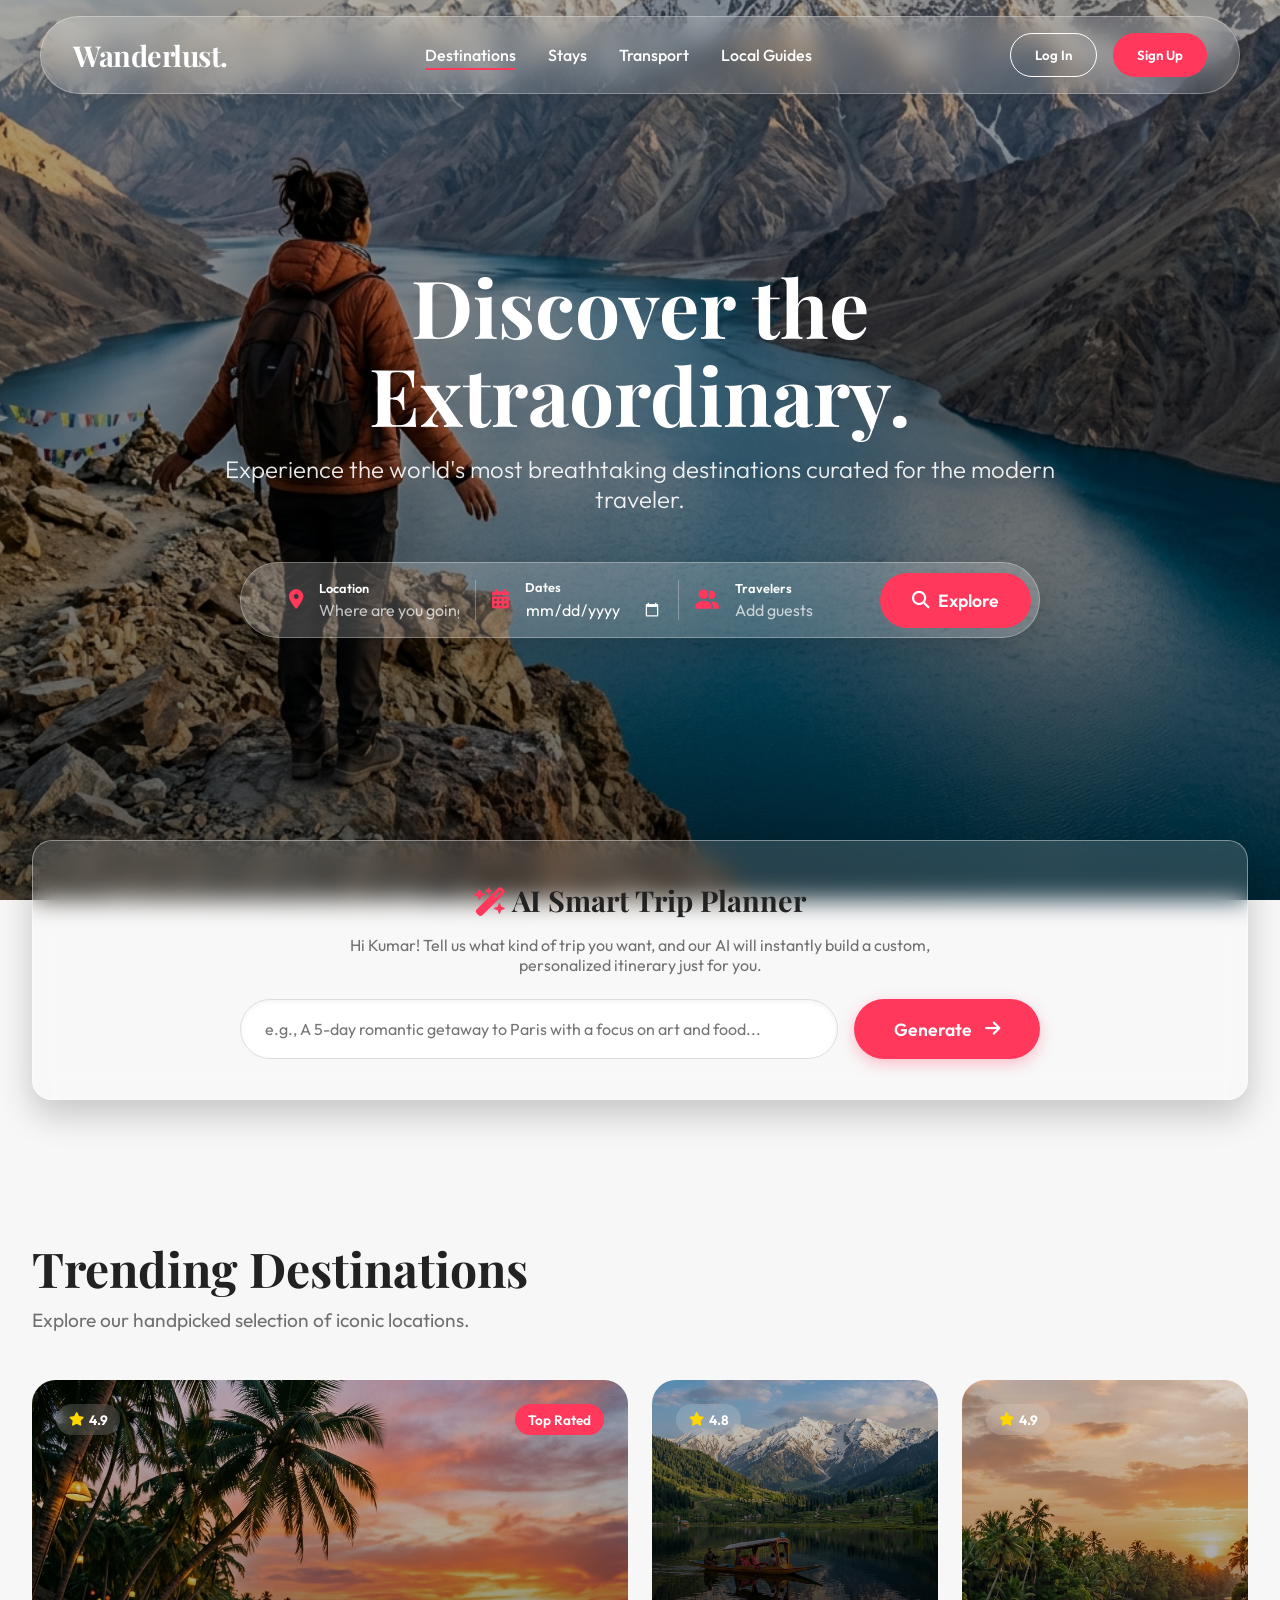
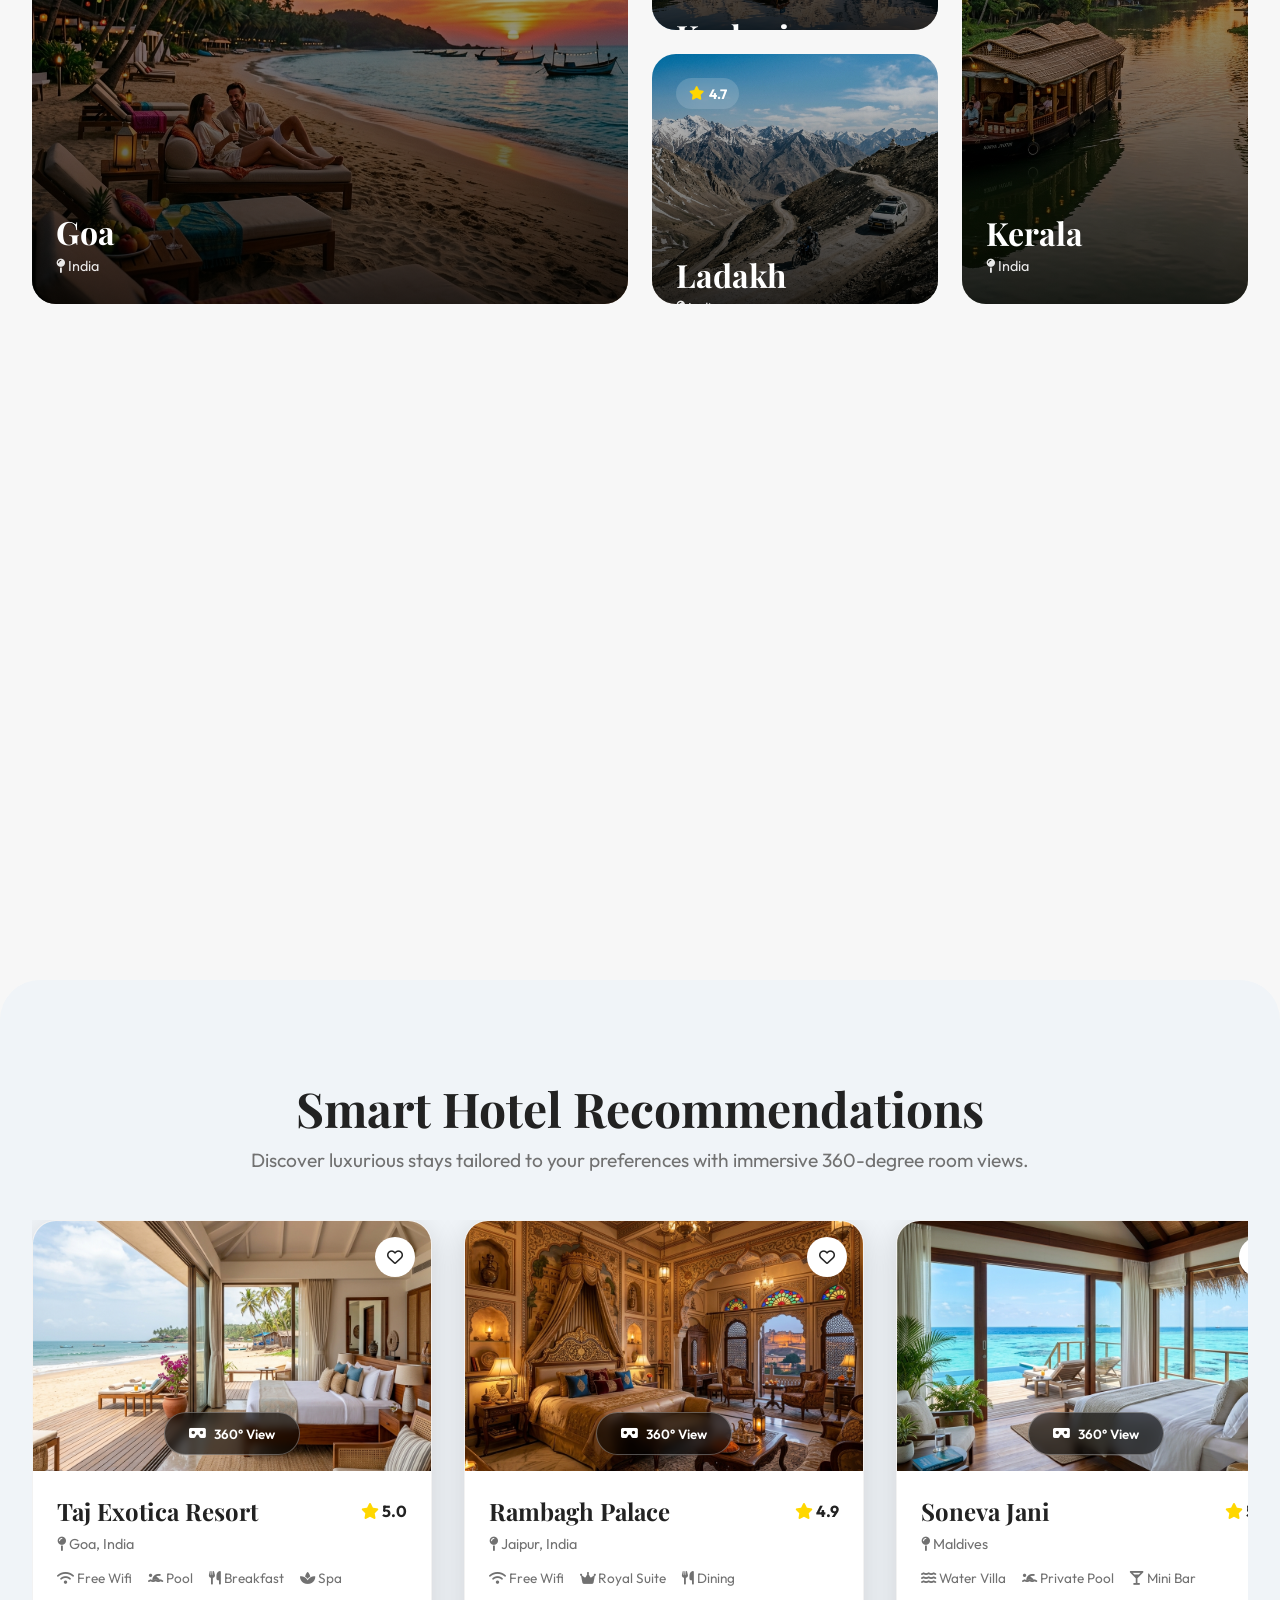
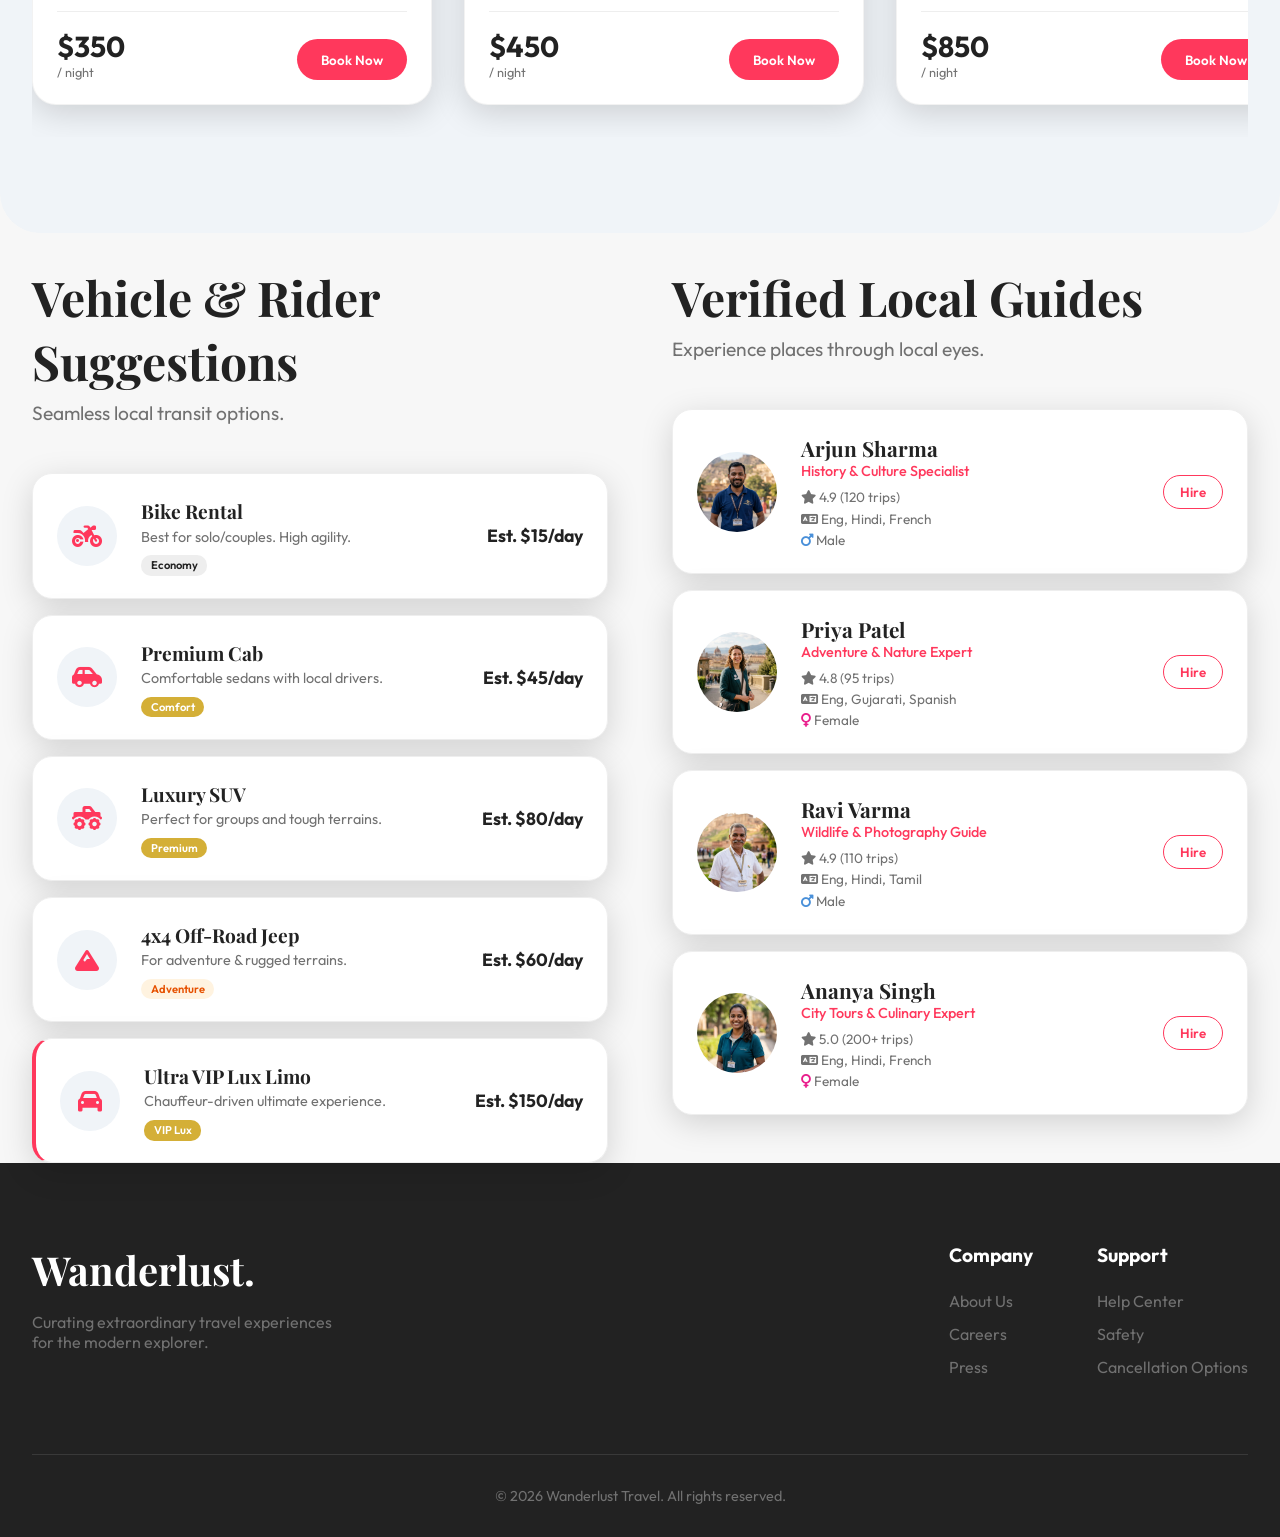
==== src/main/resources/static/index.html @ cfe23623 "first commit" ====
<!DOCTYPE html>
<html lang="en">
<head>
    <meta charset="UTF-8">
    <meta name="viewport" content="width=device-width, initial-scale=1.0">
    <title>Wanderlust - Luxury Travel & Smart Tourism</title>
    <!-- Google Fonts -->
    <link rel="preconnect" href="https://fonts.googleapis.com">
    <link rel="preconnect" href="https://fonts.gstatic.com" crossorigin>
    <link href="https://fonts.googleapis.com/css2?family=Outfit:wght@300;400;500;600;700;800&family=Playfair+Display:ital,wght@0,400;0,600;0,700;1,400&display=swap" rel="stylesheet">
    <!-- FontAwesome -->
    <link rel="stylesheet" href="https://cdnjs.cloudflare.com/ajax/libs/font-awesome/6.4.0/css/all.min.css">
    <!-- Custom CSS -->
    <link rel="stylesheet" href="css/style.css">
</head>
<body>
    <!-- Navbar -->
    <nav class="navbar glass">
        <div class="logo">
            <h2>Wanderlust.</h2>
        </div>
        <ul class="nav-links">
            <li><a href="#destinations" class="active">Destinations</a></li>
            <li><a href="#hotels">Stays</a></li>
            <li><a href="#transport">Transport</a></li>
            <li><a href="#guides">Local Guides</a></li>
        </ul>
        <div class="nav-actions" id="nav-actions-container">
            <button class="btn btn-outline" id="btn-login" onclick="openAuthModal('login')">Log In</button>
            <button class="btn btn-primary" id="btn-signup" onclick="openAuthModal('register')">Sign Up</button>
        </div>
    </nav>

    <!-- Hero Section -->
    <header class="hero" id="home">
        <div class="hero-bg" id="hero-bg-interactive" style="background-image: url('images/leh_hero_bg.png');"></div>
        <div class="hero-overlay"></div>
        <div class="hero-content">
            <h1 class="hero-title">Discover the Extraordinary.</h1>
            <p class="hero-subtitle">Experience the world's most breathtaking destinations curated for the modern traveler.</p>
            
            <div class="search-bar glass">
                <div class="search-input">
                    <i class="fa-solid fa-location-dot"></i>
                    <div style="position: relative; width: 100%;">
                        <label>Location</label>
                        <input type="text" id="search-location" placeholder="Where are you going?" oninput="handleLocationSearch(this.value)" autocomplete="off">
                        <div id="location-suggestions" class="suggestions-box"></div>
                    </div>
                </div>
                <div class="divider"></div>
                <div class="search-input">
                    <i class="fa-solid fa-calendar-days"></i>
                    <div>
                        <label>Dates</label>
                        <input type="date" id="search-dates" style="color-scheme: dark;">
                    </div>
                </div>
                <div class="divider"></div>
                <div class="search-input">
                    <i class="fa-solid fa-user-group"></i>
                    <div>
                        <label>Travelers</label>
                        <input type="text" placeholder="Add guests">
                    </div>
                </div>
                <button class="btn btn-search" onclick="document.getElementById('destinations').scrollIntoView({behavior: 'smooth'})"><i class="fa-solid fa-magnifying-glass"></i> Explore</button>
            </div>
        </div>
    </header>

    <!-- Personalized AI Travel Planner Section -->
    <section class="container" style="position: relative; z-index: 10; margin-top: -60px; margin-bottom: 40px;">
        <div class="glass" style="padding: 2.5rem; border-radius: 20px; display: flex; flex-direction: column; gap: 1rem; align-items: center; text-align: center; border: 1px solid rgba(255, 255, 255, 0.4); box-shadow: 0 15px 35px rgba(0,0,0,0.2);">
            <h3 style="font-size: 1.8rem; color: var(--dark); font-family: var(--font-heading);">
                <i class="fa-solid fa-wand-magic-sparkles" style="color: var(--primary);"></i> AI Smart Trip Planner
            </h3>
            <p style="color: var(--dark-muted); font-size: 1rem; max-width: 600px;">
                Hi Kumar! Tell us what kind of trip you want, and our AI will instantly build a custom, personalized itinerary just for you.
            </p>
            <div style="display: flex; width: 100%; max-width: 800px; gap: 1rem; flex-wrap: wrap; margin-top: 0.5rem;">
                <input type="text" id="ai-prompt" placeholder="e.g., A 5-day romantic getaway to Paris with a focus on art and food..." style="flex: 1; padding: 1.2rem 1.5rem; border: 1px solid #ddd; border-radius: 50px; font-size: 1rem; min-width: 250px; outline: none; box-shadow: inset 0 2px 5px rgba(0,0,0,0.05); font-family: var(--font-body);">
                <button class="btn btn-primary" onclick="generateAITrip()" style="border-radius: 50px; padding: 0 2.5rem; font-size: 1.1rem; display: flex; align-items: center; gap: 0.8rem; box-shadow: 0 5px 15px rgba(255,56,92,0.3);">
                    Generate <i class="fa-solid fa-arrow-right"></i>
                </button>
            </div>
            
            <!-- AI Result Area -->
            <div id="ai-result" style="display: none; width: 100%; max-width: 800px; text-align: left; background: #fff; padding: 2rem; border-radius: 16px; margin-top: 1.5rem; border: 1px solid #EEE; box-shadow: 0 10px 20px rgba(0,0,0,0.05);">
                <div id="ai-loader" style="display: flex; align-items: center; gap: 1rem; color: var(--dark-muted);">
                    <i class="fa-solid fa-circle-notch fa-spin" style="font-size: 1.5rem; color: var(--primary);"></i> 
                    <span>Analyzing your preferences and crafting the perfect journey...</span>
                </div>
                <div id="ai-content" style="display: none;">
                    <!-- Injected by JS -->
                </div>
            </div>
        </div>
    </section>
    <!-- Destinations Section -->
    <section class="destinations" id="destinations">
        <div class="section-header">
            <h2>Trending Destinations</h2>
            <p>Explore our handpicked selection of iconic locations.</p>
        </div>
        
        <div class="gallery-grid">
            <!-- Goa -->
            <div class="destination-card large-card">
                <div class="card-bg" style="background-image: url('images/goa_beach_1778876151732.png');"></div>
                <div class="card-overlay"></div>
                <div class="card-content">
                    <div class="card-header">
                        <span class="badge rating"><i class="fa-solid fa-star"></i> 4.9</span>
                        <span class="badge tag">Top Rated</span>
                    </div>
                    <div class="card-info">
                        <h3>Goa</h3>
                        <p class="location"><i class="fa-solid fa-map-pin"></i> India</p>
                        <p class="tagline">The ultimate party & beach paradise.</p>
                        
                        <div class="famous-for">
                            <h4>Famous For:</h4>
                            <div class="feature-chips">
                                <span class="chip"><i class="fa-solid fa-umbrella-beach"></i> Beaches</span>
                                <span class="chip"><i class="fa-solid fa-martini-glass-citrus"></i> Nightlife</span>
                                <span class="chip"><i class="fa-solid fa-water"></i> Water Sports</span>
                                <span class="chip"><i class="fa-solid fa-fish"></i> Seafood</span>
                            </div>
                            <button class="btn btn-explore mt-2" onclick="openExploreModal(this)">Explore More <i class="fa-solid fa-arrow-right"></i></button>
                        </div>
                    </div>
                </div>
            </div>

            <!-- Kashmir -->
            <div class="destination-card">
                <div class="card-bg" style="background-image: url('images/kashmir_valley_1778876169621.png');"></div>
                <div class="card-overlay"></div>
                <div class="card-content">
                    <div class="card-header">
                        <span class="badge rating"><i class="fa-solid fa-star"></i> 4.8</span>
                    </div>
                    <div class="card-info">
                        <h3>Kashmir</h3>
                        <p class="location"><i class="fa-solid fa-map-pin"></i> India</p>
                        <p class="tagline">Paradise on Earth.</p>
                        <div class="famous-for">
                            <h4>Famous For:</h4>
                            <div class="feature-chips">
                                <span class="chip"><i class="fa-regular fa-snowflake"></i> Snowfall</span>
                                <span class="chip"><i class="fa-solid fa-mountain"></i> Valleys</span>
                                <span class="chip"><i class="fa-solid fa-sailboat"></i> Shikara</span>
                            </div>
                            <button class="btn btn-explore mt-2" onclick="openExploreModal(this)">Explore More</button>
                        </div>
                    </div>
                </div>
            </div>

            <!-- Kerala -->
            <div class="destination-card tall-card">
                <div class="card-bg" style="background-image: url('images/kerala_backwaters_1778876183396.png');"></div>
                <div class="card-overlay"></div>
                <div class="card-content">
                    <div class="card-header">
                        <span class="badge rating"><i class="fa-solid fa-star"></i> 4.9</span>
                    </div>
                    <div class="card-info">
                        <h3>Kerala</h3>
                        <p class="location"><i class="fa-solid fa-map-pin"></i> India</p>
                        <p class="tagline">God's own country.</p>
                        <div class="famous-for">
                            <h4>Famous For:</h4>
                            <div class="feature-chips">
                                <span class="chip"><i class="fa-solid fa-leaf"></i> Nature</span>
                                <span class="chip"><i class="fa-solid fa-spa"></i> Ayurveda</span>
                                <span class="chip"><i class="fa-solid fa-ship"></i> Houseboats</span>
                            </div>
                            <button class="btn btn-explore mt-2" onclick="openExploreModal(this)">Explore More</button>
                        </div>
                    </div>
                </div>
            </div>

            <!-- Ladakh -->
            <div class="destination-card">
                <div class="card-bg" style="background-image: url('images/ladakh_mountains_1778876199511.png');"></div>
                <div class="card-overlay"></div>
                <div class="card-content">
                    <div class="card-header">
                        <span class="badge rating"><i class="fa-solid fa-star"></i> 4.7</span>
                    </div>
                    <div class="card-info">
                        <h3>Ladakh</h3>
                        <p class="location"><i class="fa-solid fa-map-pin"></i> India</p>
                        <p class="tagline">The land of high passes.</p>
                        <div class="famous-for">
                            <h4>Famous For:</h4>
                            <div class="feature-chips">
                                <span class="chip"><i class="fa-solid fa-motorcycle"></i> Biking</span>
                                <span class="chip"><i class="fa-solid fa-mountain-sun"></i> Adventure</span>
                            </div>
                            <button class="btn btn-explore mt-2" onclick="openExploreModal(this)">Explore More</button>
                        </div>
                    </div>
                </div>
            </div>

            <!-- Jaipur -->
            <div class="destination-card large-card">
                <div class="card-bg" style="background-image: url('images/jaipur_palace_1778876221157.png');"></div>
                <div class="card-overlay"></div>
                <div class="card-content">
                    <div class="card-header">
                        <span class="badge rating"><i class="fa-solid fa-star"></i> 4.8</span>
                    </div>
                    <div class="card-info">
                        <h3>Jaipur</h3>
                        <p class="location"><i class="fa-solid fa-map-pin"></i> Rajasthan, India</p>
                        <p class="tagline">The Pink City.</p>
                        <div class="famous-for">
                            <h4>Famous For:</h4>
                            <div class="feature-chips">
                                <span class="chip"><i class="fa-brands fa-fort-awesome"></i> Palaces & Forts</span>
                                <span class="chip"><i class="fa-solid fa-masks-theater"></i> Culture</span>
                                <span class="chip"><i class="fa-solid fa-shop"></i> Markets</span>
                            </div>
                            <button class="btn btn-explore mt-2" onclick="openExploreModal(this)">Explore More</button>
                        </div>
                    </div>
                </div>
            </div>

            <!-- Maldives -->
            <div class="destination-card">
                <div class="card-bg" style="background-image: url('images/maldives_resort_1778876240155.png');"></div>
                <div class="card-overlay"></div>
                <div class="card-content">
                    <div class="card-header">
                        <span class="badge rating"><i class="fa-solid fa-star"></i> 5.0</span>
                        <span class="badge tag luxury">Luxury</span>
                    </div>
                    <div class="card-info">
                        <h3>Maldives</h3>
                        <p class="location"><i class="fa-solid fa-map-pin"></i> Maldives</p>
                        <p class="tagline">A tropical paradise.</p>
                        <div class="famous-for">
                            <h4>Famous For:</h4>
                            <div class="feature-chips">
                                <span class="chip"><i class="fa-solid fa-house-tsunami"></i> Water Villas</span>
                                <span class="chip"><i class="fa-solid fa-ring"></i> Honeymoon</span>
                                <span class="chip"><i class="fa-solid fa-mask-face"></i> Scuba Diving</span>
                            </div>
                            <button class="btn btn-explore mt-2" onclick="openExploreModal(this)">Explore More</button>
                        </div>
                    </div>
                </div>
            </div>

            <!-- Paris -->
            <div class="destination-card">
                <div class="card-bg" style="background-image: url('images/paris_eiffel_1778876257651.png');"></div>
                <div class="card-overlay"></div>
                <div class="card-content">
                    <div class="card-header">
                        <span class="badge rating"><i class="fa-solid fa-star"></i> 4.9</span>
                    </div>
                    <div class="card-info">
                        <h3>Paris</h3>
                        <p class="location"><i class="fa-solid fa-map-pin"></i> France</p>
                        <p class="tagline">The city of love & lights.</p>
                        <div class="famous-for">
                            <h4>Famous For:</h4>
                            <div class="feature-chips">
                                <span class="chip"><i class="fa-solid fa-monument"></i> Eiffel Tower</span>
                                <span class="chip"><i class="fa-solid fa-shirt"></i> Fashion</span>
                                <span class="chip"><i class="fa-solid fa-mug-hot"></i> Cafes</span>
                            </div>
                            <button class="btn btn-explore mt-2" onclick="openExploreModal(this)">Explore More</button>
                        </div>
                    </div>
                </div>
            </div>

            <!-- Bali -->
            <div class="destination-card wide-card">
                <div class="card-bg" style="background-image: url('images/bali_beach_1778876276619.png');"></div>
                <div class="card-overlay"></div>
                <div class="card-content">
                    <div class="card-header">
                        <span class="badge rating"><i class="fa-solid fa-star"></i> 4.8</span>
                    </div>
                    <div class="card-info">
                        <h3>Bali</h3>
                        <p class="location"><i class="fa-solid fa-map-pin"></i> Indonesia</p>
                        <p class="tagline">Island of the Gods.</p>
                        <div class="famous-for">
                            <h4>Famous For:</h4>
                            <div class="feature-chips">
                                <span class="chip"><i class="fa-solid fa-umbrella-beach"></i> Beaches</span>
                                <span class="chip"><i class="fa-solid fa-hotel"></i> Resorts</span>
                                <span class="chip"><i class="fa-solid fa-music"></i> Nightlife</span>
                                <span class="chip"><i class="fa-solid fa-leaf"></i> Nature</span>
                            </div>
                            <button class="btn btn-explore mt-2" onclick="openExploreModal(this)">Explore More</button>
                        </div>
                    </div>
                </div>
            </div>

        </div>
    </section>

    <!-- Smart Hotel Recommendations -->
    <section class="hotels" id="hotels">
        <div class="section-header center">
            <h2>Smart Hotel Recommendations</h2>
            <p>Discover luxurious stays tailored to your preferences with immersive 360-degree room views.</p>
        </div>
        
        <div class="hotel-carousel">
            <!-- Hotel 1 -->
            <div class="hotel-card glass">
                <div class="hotel-img" style="background-image: url('images/hotel_room_goa.png');">
                    <div class="heart-icon"><i class="fa-regular fa-heart"></i></div>
                    <button class="btn btn-360" onclick="open360Modal(3)"><i class="fa-solid fa-vr-cardboard"></i> 360° View</button>
                </div>
                <div class="hotel-details">
                    <div class="hotel-title-row">
                        <h3>Taj Exotica Resort</h3>
                        <span class="rating"><i class="fa-solid fa-star"></i> 5.0</span>
                    </div>
                    <p class="hotel-location"><i class="fa-solid fa-map-pin"></i> Goa, India</p>
                    <div class="hotel-facilities">
                        <span><i class="fa-solid fa-wifi"></i> Free Wifi</span>
                        <span><i class="fa-solid fa-person-swimming"></i> Pool</span>
                        <span><i class="fa-solid fa-utensils"></i> Breakfast</span>
                        <span><i class="fa-solid fa-spa"></i> Spa</span>
                    </div>
                    <div class="hotel-price-row">
                        <div class="price">
                            <h4>$350</h4>
                            <p>/ night</p>
                        </div>
                        <button class="btn btn-primary">Book Now</button>
                    </div>
                </div>
            </div>

            <!-- Additional hotels can be added here or generated dynamically -->
            <!-- Hotel 2 (Placeholder using same image for layout demo) -->
            <div class="hotel-card glass">
                <div class="hotel-img" style="background-image: url('images/hotel_room_palace.png');">
                    <div class="heart-icon"><i class="fa-regular fa-heart"></i></div>
                    <button class="btn btn-360" onclick="open360Modal(0)"><i class="fa-solid fa-vr-cardboard"></i> 360° View</button>
                </div>
                <div class="hotel-details">
                    <div class="hotel-title-row">
                        <h3>Rambagh Palace</h3>
                        <span class="rating"><i class="fa-solid fa-star"></i> 4.9</span>
                    </div>
                    <p class="hotel-location"><i class="fa-solid fa-map-pin"></i> Jaipur, India</p>
                    <div class="hotel-facilities">
                        <span><i class="fa-solid fa-wifi"></i> Free Wifi</span>
                        <span><i class="fa-solid fa-crown"></i> Royal Suite</span>
                        <span><i class="fa-solid fa-utensils"></i> Dining</span>
                    </div>
                    <div class="hotel-price-row">
                        <div class="price">
                            <h4>$450</h4>
                            <p>/ night</p>
                        </div>
                        <button class="btn btn-primary">Book Now</button>
                    </div>
                </div>
            </div>
            
            <div class="hotel-card glass">
                <div class="hotel-img" style="background-image: url('images/hotel_room_maldives.png');">
                    <div class="heart-icon"><i class="fa-regular fa-heart"></i></div>
                    <button class="btn btn-360" onclick="open360Modal(1)"><i class="fa-solid fa-vr-cardboard"></i> 360° View</button>
                </div>
                <div class="hotel-details">
                    <div class="hotel-title-row">
                        <h3>Soneva Jani</h3>
                        <span class="rating"><i class="fa-solid fa-star"></i> 5.0</span>
                    </div>
                    <p class="hotel-location"><i class="fa-solid fa-map-pin"></i> Maldives</p>
                    <div class="hotel-facilities">
                        <span><i class="fa-solid fa-water"></i> Water Villa</span>
                        <span><i class="fa-solid fa-person-swimming"></i> Private Pool</span>
                        <span><i class="fa-solid fa-martini-glass"></i> Mini Bar</span>
                    </div>
                    <div class="hotel-price-row">
                        <div class="price">
                            <h4>$850</h4>
                            <p>/ night</p>
                        </div>
                        <button class="btn btn-primary">Book Now</button>
                    </div>
                </div>
            </div>
            <div class="hotel-card glass">
                <div class="hotel-img" style="background-image: url('images/hotel_room_leh.png');">
                    <div class="heart-icon"><i class="fa-regular fa-heart"></i></div>
                    <button class="btn btn-360" onclick="open360Modal(2)"><i class="fa-solid fa-vr-cardboard"></i> 360° View</button>
                </div>
                <div class="hotel-details">
                    <div class="hotel-title-row">
                        <h3>The Grand Dragon</h3>
                        <span class="rating"><i class="fa-solid fa-star"></i> 4.8</span>
                    </div>
                    <p class="hotel-location"><i class="fa-solid fa-map-pin"></i> Leh Ladakh, India</p>
                    <div class="hotel-facilities">
                        <span><i class="fa-solid fa-mountain"></i> Mountain View</span>
                        <span><i class="fa-solid fa-fire"></i> Heater</span>
                        <span><i class="fa-solid fa-wifi"></i> Free Wifi</span>
                    </div>
                    <div class="hotel-price-row">
                        <div class="price">
                            <h4>$250</h4>
                            <p>/ night</p>
                        </div>
                        <button class="btn btn-primary">Book Now</button>
                    </div>
                </div>
            </div>
        </div>
    </section>

    <!-- Logistics Section: Transport & Guides -->
    <section class="logistics container" id="logistics">
        <div class="logistics-grid">
            <!-- Transport -->
            <div class="transport-section" id="transport">
                <div class="section-header">
                    <h2>Vehicle & Rider Suggestions</h2>
                    <p>Seamless local transit options.</p>
                </div>
                <div class="transport-cards">
                    <div class="transport-card glass hover-float">
                        <div class="icon-circle"><i class="fa-solid fa-motorcycle"></i></div>
                        <div class="transport-info">
                            <h4>Bike Rental</h4>
                            <p>Best for solo/couples. High agility.</p>
                            <div class="tags">
                                <span class="tag">Economy</span>
                            </div>
                        </div>
                        <div class="transport-price">Est. $15/day</div>
                    </div>
                    <div class="transport-card glass hover-float">
                        <div class="icon-circle"><i class="fa-solid fa-car-side"></i></div>
                        <div class="transport-info">
                            <h4>Premium Cab</h4>
                            <p>Comfortable sedans with local drivers.</p>
                            <div class="tags">
                                <span class="tag luxury">Comfort</span>
                            </div>
                        </div>
                        <div class="transport-price">Est. $45/day</div>
                    </div>
                    <div class="transport-card glass hover-float">
                        <div class="icon-circle"><i class="fa-solid fa-truck-monster"></i></div>
                        <div class="transport-info">
                            <h4>Luxury SUV</h4>
                            <p>Perfect for groups and tough terrains.</p>
                            <div class="tags">
                                <span class="tag luxury">Premium</span>
                            </div>
                        </div>
                        <div class="transport-price">Est. $80/day</div>
                    </div>
                    <div class="transport-card glass hover-float">
                        <div class="icon-circle"><i class="fa-solid fa-mountain"></i></div>
                        <div class="transport-info">
                            <h4>4x4 Off-Road Jeep</h4>
                            <p>For adventure & rugged terrains.</p>
                            <div class="tags">
                                <span class="tag" style="background: #FFF3E0; color: #E65100;">Adventure</span>
                            </div>
                        </div>
                        <div class="transport-price">Est. $60/day</div>
                    </div>
                    <div class="transport-card glass hover-float" style="border-left: 4px solid var(--primary);">
                        <div class="icon-circle"><i class="fa-solid fa-car"></i></div>
                        <div class="transport-info">
                            <h4>Ultra VIP Lux Limo</h4>
                            <p>Chauffeur-driven ultimate experience.</p>
                            <div class="tags">
                                <span class="tag luxury">VIP Lux</span>
                            </div>
                        </div>
                        <div class="transport-price">Est. $150/day</div>
                    </div>
                </div>
            </div>
            <!-- Local Guides -->
            <div class="guides-section" id="guides">
                <div class="section-header">
                    <h2>Verified Local Guides</h2>
                    <p>Experience places through local eyes.</p>
                </div>
                <div class="guide-cards">
                    <div class="guide-card glass hover-float">
                        <img src="images/male_guide_3.png" alt="Male Guide" class="guide-img" onclick="window.location.href='guide-profile.html?name=Arjun%20Sharma&img=images/male_guide_3.png&price=50'">
                        <div class="guide-info">
                            <h4>Arjun Sharma</h4>
                            <p class="specialty">History &amp; Culture Specialist</p>
                            <div class="guide-meta">
                                <span><i class="fa-solid fa-star"></i> 4.9 (120 trips)</span>
                                <span><i class="fa-solid fa-language"></i> Eng, Hindi, French</span>
                                <span><i class="fa-solid fa-mars" style="color:#4A90D9;"></i> Male</span>
                            </div>
                        </div>
                        <button class="btn btn-outline btn-small" onclick="openBookingModal('guide','Arjun Sharma','$50/day')">Hire</button>
                    </div>
                    <div class="guide-card glass hover-float">
                        <img src="images/female_guide.png" alt="Female Guide" class="guide-img" onclick="window.location.href='guide-profile.html?name=Priya%20Patel&img=images/female_guide.png&price=45'">
                        <div class="guide-info">
                            <h4>Priya Patel</h4>
                            <p class="specialty">Adventure &amp; Nature Expert</p>
                            <div class="guide-meta">
                                <span><i class="fa-solid fa-star"></i> 4.8 (95 trips)</span>
                                <span><i class="fa-solid fa-language"></i> Eng, Gujarati, Spanish</span>
                                <span><i class="fa-solid fa-venus" style="color:#E91E8C;"></i> Female</span>
                            </div>
                        </div>
                        <button class="btn btn-outline btn-small" onclick="openBookingModal('guide','Priya Patel','$45/day')">Hire</button>
                    </div>
                    <div class="guide-card glass hover-float">
                        <img src="images/male_guide_4.png" alt="Male Guide" class="guide-img" onclick="window.location.href='guide-profile.html?name=Ravi%20Varma&img=images/male_guide_4.png&price=55'">
                        <div class="guide-info">
                            <h4>Ravi Varma</h4>
                            <p class="specialty">Wildlife &amp; Photography Guide</p>
                            <div class="guide-meta">
                                <span><i class="fa-solid fa-star"></i> 4.9 (110 trips)</span>
                                <span><i class="fa-solid fa-language"></i> Eng, Hindi, Tamil</span>
                                <span><i class="fa-solid fa-mars" style="color:#4A90D9;"></i> Male</span>
                            </div>
                        </div>
                        <button class="btn btn-outline btn-small" onclick="openBookingModal('guide','Ravi Varma','$55/day')">Hire</button>
                    </div>
                    <div class="guide-card glass hover-float">
                        <img src="images/female_guide_2.png" alt="Female Guide" class="guide-img" onclick="window.location.href='guide-profile.html?name=Ananya%20Singh&img=images/female_guide_2.png&price=60'">
                        <div class="guide-info">
                            <h4>Ananya Singh</h4>
                            <p class="specialty">City Tours &amp; Culinary Expert</p>
                            <div class="guide-meta">
                                <span><i class="fa-solid fa-star"></i> 5.0 (200+ trips)</span>
                                <span><i class="fa-solid fa-language"></i> Eng, Hindi, French</span>
                                <span><i class="fa-solid fa-venus" style="color:#E91E8C;"></i> Female</span>
                            </div>
                        </div>
                        <button class="btn btn-outline btn-small" onclick="openBookingModal('guide','Ananya Singh','$60/day')">Hire</button>
                    </div>
                </div>
            </div>
        </div>
    </section>

    <!-- 360 Room View Modal -->
    <div class="modal modal-top" id="modal-360">
        <div class="modal-content" style="max-width: 950px; padding: 0; overflow: hidden; background: #111;">
            <button class="close-btn" onclick="close360Modal()" style="background: rgba(255,255,255,0.15); color: #fff; z-index: 10;"><i class="fa-solid fa-xmark"></i></button>
            
            <div style="padding: 1.5rem 2rem 1rem; background: #1a1a1a; border-bottom: 1px solid #333;">
                <h3 style="color: #fff; font-size: 1.5rem; margin-bottom: 0.8rem;"><i class="fa-solid fa-vr-cardboard" style="color: var(--primary);"></i> &nbsp;Interactive 360° Room Explorer</h3>
                <p style="color: #aaa; font-size: 0.9rem; margin-bottom: 1rem;">Drag left/right to pan the room view. Click a room tab to switch.</p>
                <!-- Room Tabs -->
                <div style="display: flex; gap: 0.8rem; flex-wrap: wrap;">
                    <button class="room-tab active" id="tab-0" onclick="switchRoom(0)">🏨 Luxury Suite</button>
                    <button class="room-tab" id="tab-1" onclick="switchRoom(1)">🌊 Ocean Villa</button>
                    <button class="room-tab" id="tab-2" onclick="switchRoom(2)">🏔️ Mountain Chalet</button>
                    <button class="room-tab" id="tab-3" onclick="switchRoom(3)">🏖️ Beach Resort</button>
                </div>
            </div>

            <div class="pano-container" id="pano-container">
                <div class="pano-image" id="pano-image"></div>
                <div class="pano-instructions"><i class="fa-solid fa-arrows-left-right"></i> Drag to explore</div>
            </div>

            <div style="padding: 1rem 2rem; background: #1a1a1a; display: flex; justify-content: space-between; align-items: center; border-top: 1px solid #333;">
                <div>
                    <span id="room-name" style="color: #fff; font-weight: 700; font-size: 1.1rem;">Luxury Suite</span>
                    <span id="room-price" style="color: var(--primary); font-weight: 800; font-size: 1.3rem; margin-left: 1rem;">$350/night</span>
                </div>
                <button class="btn btn-primary" onclick="openBookingModal('hotel')">Book This Room</button>
            </div>
        </div>
    </div>


    <!-- Auth Modal -->
    <div class="modal" id="modal-auth">
        <div class="modal-content glass" style="max-width: 450px; text-align: center;">
            <button class="close-btn" onclick="closeAuthModal()"><i class="fa-solid fa-xmark"></i></button>
            
            <div id="auth-login-view">
                <h3 style="margin-bottom: 1.5rem;">Welcome Back</h3>
                <form id="login-form" class="auth-form" onsubmit="handleLogin(event)">
                    <div class="input-group">
                        <i class="fa-solid fa-user"></i>
                        <input type="text" id="login-username" placeholder="Username" required>
                    </div>
                    <div class="input-group">
                        <i class="fa-solid fa-lock"></i>
                        <input type="password" id="login-password" placeholder="Password" required>
                    </div>
                    <button type="submit" class="btn btn-primary" style="width: 100%; justify-content: center; margin-top: 1rem;">Log In</button>
                </form>
                <p style="margin-top: 1.5rem; font-size: 0.9rem;">Don't have an account? <a href="#" onclick="switchAuthView('register')" style="color: var(--primary); font-weight: 600;">Sign up</a></p>
            </div>

            <div id="auth-register-view" style="display: none;">
                <h3 style="margin-bottom: 1.5rem;">Create Account</h3>
                <form id="register-form" class="auth-form" onsubmit="handleRegister(event)">
                    <div class="input-group">
                        <i class="fa-solid fa-user"></i>
                        <input type="text" id="register-username" placeholder="Username" required>
                    </div>
                    <div class="input-group">
                        <i class="fa-solid fa-envelope"></i>
                        <input type="email" id="register-email" placeholder="Email" required>
                    </div>
                    <div class="input-group">
                        <i class="fa-solid fa-lock"></i>
                        <input type="password" id="register-password" placeholder="Password" required>
                    </div>
                    <button type="submit" class="btn btn-primary" style="width: 100%; justify-content: center; margin-top: 1rem;">Sign Up</button>
                </form>
                <p style="margin-top: 1.5rem; font-size: 0.9rem;">Already have an account? <a href="#" onclick="switchAuthView('login')" style="color: var(--primary); font-weight: 600;">Log in</a></p>
            </div>
        </div>
    </div>

    <!-- Explore Modal -->
    <div class="modal" id="modal-explore">
        <div class="modal-content glass" style="max-width: 900px; padding: 0; overflow-y: auto; max-height: 90vh;">
            <button class="close-btn" onclick="closeExploreModal()" style="z-index: 10; position: absolute; top: 1.5rem; right: 1.5rem; background: rgba(255,255,255,0.8);"><i class="fa-solid fa-xmark"></i></button>
            
            <div id="explore-img" style="height: 350px; background-size: cover; background-position: center; position: relative;">
                <div style="position: absolute; bottom: 0; left: 0; width: 100%; padding: 2rem; background: linear-gradient(to top, rgba(0,0,0,0.9), transparent); color: white;">
                    <h3 id="explore-title" style="font-size: 3rem; margin-bottom: 0.5rem; color: white;">Destination</h3>
                    <p id="explore-location" style="font-size: 1.2rem; opacity: 0.9;"><i class="fa-solid fa-map-pin"></i> Location</p>
                </div>
            </div>
            
            <div style="padding: 2rem;">
                <p id="explore-desc" style="color: var(--dark-muted); font-size: 1.1rem; line-height: 1.6; margin-bottom: 2rem;">Description goes here.</p>
                
                <div class="explore-sections">
                                     <!-- Travel Package -->
                    <div class="explore-section">
                        <h4><i class="fa-solid fa-box-open"></i> Curated Travel Package</h4>
                        <div class="package-card" style="background: linear-gradient(135deg, #FF385C11, #FF385C22); border-radius: 16px; padding: 1.5rem; display: flex; justify-content: space-between; align-items: center; border: 1px solid #FF385C44;">
                            <div>
                                <h5 style="font-size: 1.2rem; margin-bottom: 0.3rem;">The <span id="explore-pkg-name">Premium</span> Experience</h5>
                                <p style="font-size: 0.85rem; color: var(--dark-muted);">✈️ Flights &nbsp;🏨 5-Star Stay &nbsp;🗺️ Guided Tours &nbsp;🍽️ Meals</p>
                            </div>
                            <div style="text-align: right;">
                                <div style="font-size: 1.8rem; font-weight: 800; color: var(--primary);">$<span id="explore-pkg-price">1200</span></div>
                                <p style="font-size: 0.75rem; color: var(--dark-muted); margin-bottom: 0.5rem;">per person</p>
                                <button class="btn btn-primary" style="padding: 0.5rem 1.2rem; font-size: 0.9rem;" onclick="openBookingModal('package')">Book Package</button>
                            </div>
                        </div>
                    </div>

                    <!-- Nearby Places -->
                    <div class="explore-section">
                        <h4><i class="fa-solid fa-map"></i> Nearby Attractions</h4>
                        <div class="nearby-grid" id="explore-nearby-grid" style="display: grid; grid-template-columns: 1fr 1fr; gap: 1rem;">
                            <!-- Injected by JS -->
                        </div>
                    </div>

                    <!-- Location Map -->
                    <div class="explore-section">
                        <h4><i class="fa-solid fa-location-crosshairs"></i> Interactive Map</h4>
                        <div style="border-radius: 16px; overflow: hidden; border: 1px solid #EEE; height: 250px; background: #F8F9FA;">
                            <iframe id="explore-map-iframe" width="100%" height="100%" frameborder="0" style="border:0;" allowfullscreen="" aria-hidden="false" tabindex="0" src=""></iframe>
                        </div>
                    </div>

                    <!-- Recommended Stay -->
                    <div class="explore-section">
                        <h4><i class="fa-solid fa-hotel"></i> Recommended Stay</h4>
                        <div style="background: #FFF; border-radius: 16px; overflow: hidden; display: flex; border: 1px solid #EEE;">
                            <div id="explore-stay-img" style="width: 150px; min-height: 130px; background-size: cover; background-position: center; background-image: url('images/hotel_room_1778876311607.png');"></div>
                            <div style="padding: 1.5rem; flex: 1;">
                                <h5 style="font-size: 1.2rem; margin-bottom: 0.3rem;" id="explore-stay-name">Luxury Resort</h5>
                                <p style="font-size: 0.85rem; color: var(--dark-muted); margin-bottom: 0.3rem;"><i class="fa-solid fa-star" style="color: gold;"></i> 5.0 &bull; Breakfast Included &bull; Free WiFi</p>
                                <p style="font-size: 1rem; font-weight: 700; color: var(--primary); margin-bottom: 1rem;">$<span id="explore-stay-price">350</span>/night</p>
                                <div style="display: flex; gap: 0.5rem;">
                                    <button class="btn btn-primary" style="padding: 0.4rem 1rem; font-size: 0.85rem;" onclick="openBookingModal('hotel')">Book Room</button>
                                    <button class="btn btn-outline" id="explore-stay-360-btn" style="padding: 0.4rem 1rem; font-size: 0.85rem; border-color: var(--dark-muted); color: var(--dark-muted);" onclick="open360Modal()">360° View</button>
                                </div>
                            </div>
                        </div>
                    </div>

                    <!-- Vehicle Options -->
                    <div class="explore-section">
                        <h4><i class="fa-solid fa-car"></i> Vehicle Options</h4>
                        <div style="display: grid; grid-template-columns: 1fr 1fr 1fr; gap: 0.8rem;">
                            <div class="vehicle-opt" onclick="openBookingModal('car', 'Bike Rental', '$15/day')">
                                <div class="v-icon"><i class="fa-solid fa-motorcycle"></i></div>
                                <p class="v-name">Bike Rental</p>
                                <p class="v-price">$15/day</p>
                                <span class="v-book">Book</span>
                            </div>
                            <div class="vehicle-opt" onclick="openBookingModal('car', 'Premium Cab', '$45/day')">
                                <div class="v-icon"><i class="fa-solid fa-car-side"></i></div>
                                <p class="v-name">Premium Cab</p>
                                <p class="v-price">$45/day</p>
                                <span class="v-book">Book</span>
                            </div>
                            <div class="vehicle-opt" onclick="openBookingModal('car', 'Luxury SUV', '$80/day')">
                                <div class="v-icon"><i class="fa-solid fa-truck-monster"></i></div>
                                <p class="v-name">Luxury SUV</p>
                                <p class="v-price">$80/day</p>
                                <span class="v-book">Book</span>
                            </div>
                        </div>
                    </div>

                    <!-- Local Guide & Transport -->
                    <div class="explore-section">
                        <h4><i class="fa-solid fa-user-tie"></i> Local Driver &amp; Guide</h4>
                        <div style="display: grid; grid-template-columns: 1fr 1fr; gap: 1rem;">
                            <div style="background: #FFF; border-radius: 16px; padding: 1.2rem; display: flex; flex-direction: column; align-items: center; text-align: center; border: 1px solid #EEE; gap: 0.5rem;">
                                <img src="images/male_guide_3.png" style="width: 65px; height: 65px; border-radius: 50%; object-fit: cover; border: 3px solid var(--primary); cursor: pointer;" onclick="window.location.href='guide-profile.html?name=Rajesh%20Kumar&img=images/male_guide_3.png&price=50'">
                                <h5 style="margin: 0;">Rajesh Kumar</h5>
                                <p style="font-size: 0.8rem; color: var(--dark-muted);">🌟 4.9 &bull; Eng, Hindi &bull; 150+ trips</p>
                                <p style="font-size: 0.8rem; color: var(--dark-muted);">History &amp; Culture Specialist</p>
                                <button class="btn btn-primary" style="padding: 0.4rem 1.2rem; font-size: 0.85rem; width: 100%;" onclick="openBookingModal('guide', 'Rajesh Kumar')">Hire — $50/day</button>
                            </div>
                            <div style="background: #FFF; border-radius: 16px; padding: 1.2rem; display: flex; flex-direction: column; align-items: center; text-align: center; border: 1px solid #EEE; gap: 0.5rem;">
                                <img src="images/female_guide.png" style="width: 65px; height: 65px; border-radius: 50%; object-fit: cover; border: 3px solid var(--secondary); cursor: pointer;" onclick="window.location.href='guide-profile.html?name=Priya%20Mehta&img=images/female_guide.png&price=45'">
                                <h5 style="margin: 0;">Priya Mehta</h5>
                                <p style="font-size: 0.8rem; color: var(--dark-muted);">🌟 4.8 &bull; Eng, Local &bull; 90+ trips</p>
                                <p style="font-size: 0.8rem; color: var(--dark-muted);">Adventure &amp; Nature Expert</p>
                                <button class="btn btn-primary" style="padding: 0.4rem 1.2rem; font-size: 0.85rem; width: 100%;" onclick="openBookingModal('guide', 'Priya Mehta')">Hire — $45/day</button>
                            </div>
                        </div>
                    </div>

                </div>
            </div>
        </div>
    </div>

    <!-- Booking Modal -->
    <div class="modal" id="modal-booking">
        <div class="modal-content glass" style="max-width: 480px;">
            <button class="close-btn" onclick="closeBookingModal()"><i class="fa-solid fa-xmark"></i></button>
            <div id="booking-icon" style="font-size: 2.5rem; margin-bottom: 0.5rem; text-align: center;"></div>
            <h3 id="booking-title" style="text-align: center; margin-bottom: 0.3rem;">Confirm Booking</h3>
            <p id="booking-subtitle" style="text-align: center; color: var(--dark-muted); margin-bottom: 1.5rem; font-size: 0.95rem;"></p>
            <form class="auth-form" onsubmit="handleBookingSubmit(event)">
                <div class="input-group">
                    <i class="fa-solid fa-user"></i>
                    <input type="text" id="booking-name" placeholder="Full Name" required>
                </div>
                <div class="input-group">
                    <i class="fa-solid fa-envelope"></i>
                    <input type="email" id="booking-email" placeholder="Email Address" required>
                </div>
                <div class="input-group">
                    <i class="fa-solid fa-phone"></i>
                    <input type="tel" id="booking-phone" placeholder="Phone Number" required>
                </div>
                <div style="display: grid; grid-template-columns: 1fr 1fr; gap: 1rem;">
                    <div class="input-group">
                        <i class="fa-solid fa-calendar-check"></i>
                        <input type="date" id="booking-checkin" required>
                    </div>
                    <div class="input-group">
                        <i class="fa-solid fa-calendar-xmark"></i>
                        <input type="date" id="booking-checkout">
                    </div>
                </div>
                <div class="input-group" id="booking-guests-group">
                    <i class="fa-solid fa-user-group"></i>
                    <input type="number" id="booking-guests" placeholder="No. of Guests" min="1" max="20">
                </div>
                <div style="background: #F8F9FA; border-radius: 12px; padding: 1rem; display: flex; justify-content: space-between; align-items: center;">
                    <span style="color: var(--dark-muted); font-size: 0.9rem;">Estimated Total</span>
                    <span id="booking-total" style="font-size: 1.5rem; font-weight: 800; color: var(--primary);">$350</span>
                </div>
                <button type="submit" class="btn btn-primary" style="width: 100%; justify-content: center; padding: 1rem; font-size: 1.1rem;">
                    <i class="fa-solid fa-lock"></i>&nbsp; Confirm &amp; Pay Securely
                </button>
            </form>
        </div>
    </div>

    <!-- Booking Success Modal -->
    <div class="modal" id="modal-success">
        <div class="modal-content glass" style="max-width: 420px; text-align: center; padding: 3rem 2rem;">
            <div style="font-size: 4rem; margin-bottom: 1rem;">🎉</div>
            <h3 style="margin-bottom: 0.5rem; color: var(--secondary);">Booking Confirmed!</h3>
            <p style="color: var(--dark-muted); margin-bottom: 2rem;" id="success-msg">Your booking has been placed successfully. A confirmation will be sent to your email.</p>
            <button class="btn btn-primary" style="width: 100%; justify-content: center;" onclick="closeSuccessModal()">Done</button>
        </div>
    </div>


    <!-- Footer -->
    <footer class="footer">
        <div class="footer-content">
            <div class="footer-brand">
                <h2>Wanderlust.</h2>
                <p>Curating extraordinary travel experiences for the modern explorer.</p>
            </div>
            <div class="footer-links">
                <div class="link-group">
                    <h4>Company</h4>
                    <a href="#">About Us</a>
                    <a href="#">Careers</a>
                    <a href="#">Press</a>
                </div>
                <div class="link-group">
                    <h4>Support</h4>
                    <a href="#">Help Center</a>
                    <a href="#">Safety</a>
                    <a href="#">Cancellation Options</a>
                </div>
            </div>
        </div>
        <div class="footer-bottom">
            <p>&copy; 2026 Wanderlust Travel. All rights reserved.</p>
        </div>
    </footer>

    <!-- Scripts -->
    <script src="js/script.js"></script>
</body>
</html>
---- src/main/resources/static/css/style.css ----
/* ==== DESIGN SYSTEM ==== */
:root {
    /* Colors */
    --primary: #FF385C;
    --primary-dark: #D70466;
    --secondary: #00A699;
    --dark: #222222;
    --dark-muted: #717171;
    --light: #F7F7F7;
    --white: #FFFFFF;
    
    /* Glassmorphism */
    --glass-bg: rgba(255, 255, 255, 0.15);
    --glass-border: rgba(255, 255, 255, 0.3);
    --glass-shadow: 0 8px 32px 0 rgba(0, 0, 0, 0.15);
    
    /* Fonts */
    --font-heading: 'Playfair Display', serif;
    --font-body: 'Outfit', sans-serif;
    
    /* Transitions */
    --transition-fast: 0.2s ease;
    --transition-smooth: 0.4s cubic-bezier(0.16, 1, 0.3, 1);
    --transition-bounce: 0.5s cubic-bezier(0.34, 1.56, 0.64, 1);
}

/* ==== RESET & BASE ==== */
* {
    margin: 0;
    padding: 0;
    box-sizing: border-box;
}

html {
    scroll-behavior: smooth;
}

body {
    font-family: var(--font-body);
    color: var(--dark);
    background-color: var(--light);
    overflow-x: hidden;
}

h1, h2, h3, h4, h5, h6 {
    font-family: var(--font-heading);
    color: var(--dark);
}

a {
    text-decoration: none;
    color: inherit;
}

.container {
    max-width: 1400px;
    margin: 0 auto;
    padding: 0 2rem;
}

/* ==== UTILITIES ==== */
.glass {
    background: var(--glass-bg);
    backdrop-filter: blur(12px);
    -webkit-backdrop-filter: blur(12px);
    border: 1px solid var(--glass-border);
    box-shadow: var(--glass-shadow);
}

.btn {
    padding: 0.8rem 1.5rem;
    border-radius: 50px;
    font-family: var(--font-body);
    font-weight: 600;
    cursor: pointer;
    transition: var(--transition-fast);
    border: none;
    display: inline-flex;
    align-items: center;
    gap: 0.5rem;
}

.btn-primary {
    background: var(--primary);
    color: var(--white);
}

.btn-primary:hover {
    background: var(--primary-dark);
    transform: translateY(-2px);
    box-shadow: 0 4px 12px rgba(255, 56, 92, 0.3);
}

.btn-outline {
    background: transparent;
    border: 1px solid var(--white);
    color: var(--white);
}

.btn-outline:hover {
    background: var(--white);
    color: var(--dark);
}

.btn-explore {
    background: var(--white);
    color: var(--dark);
    font-size: 0.9rem;
    padding: 0.6rem 1.2rem;
}

.btn-explore:hover {
    background: var(--primary);
    color: var(--white);
}

.mt-2 { margin-top: 1rem; }

/* ==== NAVBAR ==== */
.navbar {
    position: fixed;
    top: 1rem;
    left: 50%;
    transform: translateX(-50%);
    width: 95%;
    max-width: 1200px;
    display: flex;
    justify-content: space-between;
    align-items: center;
    padding: 1rem 2rem;
    border-radius: 100px;
    z-index: 1000;
    transition: var(--transition-smooth);
}

.navbar.scrolled {
    background: rgba(255, 255, 255, 0.9);
    border-color: rgba(0, 0, 0, 0.1);
}

.navbar.scrolled .logo h2, 
.navbar.scrolled .nav-links a {
    color: var(--dark);
}

.navbar.scrolled .btn-outline {
    border-color: var(--dark);
    color: var(--dark);
}

.logo h2 {
    font-family: var(--font-heading);
    font-weight: 700;
    font-size: 1.8rem;
    color: var(--white);
    letter-spacing: -0.5px;
}

.nav-links {
    display: flex;
    list-style: none;
    gap: 2rem;
}

.nav-links a {
    color: var(--white);
    font-weight: 500;
    position: relative;
    padding-bottom: 5px;
}

.nav-links a::after {
    content: '';
    position: absolute;
    bottom: 0;
    left: 0;
    width: 0;
    height: 2px;
    background: var(--primary);
    transition: var(--transition-fast);
}

.nav-links a:hover::after, .nav-links a.active::after {
    width: 100%;
}

.nav-actions {
    display: flex;
    gap: 1rem;
}

/* ==== HERO SECTION ==== */
.hero {
    position: relative;
    height: 100vh;
    display: flex;
    align-items: center;
    justify-content: center;
    overflow: hidden;
}

.hero-bg {
    position: absolute;
    top: 0;
    left: 0;
    width: 100%;
    height: 100%;
    background-size: cover;
    background-position: center;
    z-index: -2;
    transform: scale(1.05); /* For slight pan animation */
    animation: heroPan 20s infinite alternate linear;
}

#hero-bg-interactive {
    animation: none !important;
    transition: transform 0.1s ease-out;
    background-position: center 80%;
}

@keyframes heroPan {
    from { transform: scale(1.05) translate(0, 0); }
    to { transform: scale(1.1) translate(-1%, -1%); }
}

.hero-overlay {
    position: absolute;
    top: 0;
    left: 0;
    width: 100%;
    height: 100%;
    background: linear-gradient(to bottom, rgba(0,0,0,0.3) 0%, rgba(0,0,0,0.6) 100%);
    z-index: -1;
}

.hero-content {
    text-align: center;
    color: var(--white);
    max-width: 900px;
    padding: 0 2rem;
    transform: translateY(20px);
    opacity: 0;
    animation: fadeUp 1s forwards cubic-bezier(0.16, 1, 0.3, 1) 0.5s;
}

@keyframes fadeUp {
    to { opacity: 1; transform: translateY(0); }
}

.hero-title {
    font-size: 5rem;
    font-weight: 700;
    margin-bottom: 1rem;
    color: var(--white);
    line-height: 1.1;
}

.hero-subtitle {
    font-size: 1.5rem;
    font-weight: 300;
    margin-bottom: 3rem;
    opacity: 0.9;
}

.search-bar {
    display: flex;
    align-items: center;
    background: rgba(255, 255, 255, 0.2);
    border-radius: 100px;
    padding: 0.5rem 0.5rem 0.5rem 2rem;
    margin: 0 auto;
    max-width: 800px;
    text-align: left;
}

.search-input {
    flex: 1;
    display: flex;
    align-items: center;
    gap: 1rem;
    padding: 0.5rem 1rem;
    color: var(--white);
}

.search-input i {
    font-size: 1.2rem;
    color: var(--primary);
}

.search-input label {
    display: block;
    font-size: 0.8rem;
    font-weight: 600;
    margin-bottom: 0.2rem;
}

.search-input input {
    background: transparent;
    border: none;
    color: var(--white);
    font-family: var(--font-body);
    font-size: 1rem;
    outline: none;
    width: 100%;
}

.search-input input::placeholder {
    color: rgba(255, 255, 255, 0.7);
}

.suggestions-box {
    position: absolute;
    top: calc(100% + 15px);
    left: 0;
    width: 100%;
    min-width: 250px;
    background: var(--white);
    border-radius: 12px;
    box-shadow: 0 8px 24px rgba(0,0,0,0.15);
    max-height: 250px;
    overflow-y: auto;
    z-index: 100;
    display: none;
    color: var(--dark);
    padding: 0.5rem 0;
}

.suggestions-box.active {
    display: block;
}

.suggestion-item {
    padding: 0.8rem 1.2rem;
    cursor: pointer;
    font-size: 0.95rem;
    font-weight: 500;
    transition: var(--transition-fast);
    display: flex;
    align-items: center;
}

.suggestion-item:hover {
    background: #F0F4F8;
    color: var(--primary);
}

.divider {
    width: 1px;
    height: 40px;
    background: rgba(255, 255, 255, 0.3);
}

.btn-search {
    background: var(--primary);
    color: var(--white);
    padding: 1rem 2rem;
    font-size: 1.1rem;
}

/* ==== SECTIONS COMMON ==== */
section {
    padding: 6rem 2rem;
    max-width: 1400px;
    margin: 0 auto;
}

.section-header {
    margin-bottom: 3rem;
}

.section-header.center {
    text-align: center;
}

.section-header h2 {
    font-size: 3rem;
    margin-bottom: 0.5rem;
}

.section-header p {
    font-size: 1.2rem;
    color: var(--dark-muted);
}

/* ==== DESTINATIONS GALLERY ==== */
.gallery-grid {
    display: grid;
    grid-template-columns: repeat(4, 1fr);
    grid-auto-rows: 250px;
    gap: 1.5rem;
}

.destination-card {
    position: relative;
    border-radius: 24px;
    overflow: hidden;
    cursor: pointer;
}

/* Masonry spans */
.large-card { grid-column: span 2; grid-row: span 2; }
.tall-card { grid-row: span 2; }
.wide-card { grid-column: span 2; }

.card-bg {
    position: absolute;
    top: 0; left: 0; width: 100%; height: 100%;
    background-size: cover;
    background-position: center;
    transition: transform var(--transition-bounce);
    z-index: 1;
}

.card-overlay {
    position: absolute;
    top: 0; left: 0; width: 100%; height: 100%;
    background: linear-gradient(to bottom, rgba(0,0,0,0.1) 0%, rgba(0,0,0,0.8) 100%);
    z-index: 2;
    transition: background var(--transition-smooth);
}

.destination-card:hover .card-bg {
    transform: scale(1.1);
}

.destination-card:hover .card-overlay {
    background: linear-gradient(to bottom, rgba(0,0,0,0.3) 0%, rgba(0,0,0,0.9) 100%);
}

.card-content {
    position: absolute;
    top: 0; left: 0; width: 100%; height: 100%;
    z-index: 3;
    padding: 1.5rem;
    display: flex;
    flex-direction: column;
    justify-content: space-between;
    color: var(--white);
}

.card-header {
    display: flex;
    justify-content: space-between;
}

.badge {
    background: var(--glass-bg);
    backdrop-filter: blur(8px);
    padding: 0.4rem 0.8rem;
    border-radius: 20px;
    font-size: 0.85rem;
    font-weight: 600;
    display: flex;
    align-items: center;
    gap: 0.3rem;
}

.badge.rating i { color: #FFD700; }
.badge.tag { background: var(--primary); }
.badge.luxury { background: #D4AF37; color: #000; }

.card-info {
    transform: translateY(calc(100% - 70px));
    transition: transform var(--transition-bounce);
}

.destination-card:hover .card-info {
    transform: translateY(0);
}

.card-info h3 {
    color: var(--white);
    font-size: 2rem;
    margin-bottom: 0.2rem;
}

.location {
    font-size: 0.9rem;
    opacity: 0.9;
    margin-bottom: 0.5rem;
}

.tagline {
    font-size: 1rem;
    font-style: italic;
    opacity: 0;
    transition: opacity var(--transition-smooth);
    margin-bottom: 1rem;
}

.destination-card:hover .tagline {
    opacity: 1;
}

.famous-for {
    opacity: 0;
    transition: opacity var(--transition-smooth);
}

.destination-card:hover .famous-for {
    opacity: 1;
    transition-delay: 0.1s;
}

.famous-for h4 {
    color: var(--white);
    font-family: var(--font-body);
    font-size: 0.9rem;
    margin-bottom: 0.5rem;
    text-transform: uppercase;
    letter-spacing: 1px;
    opacity: 0.8;
}

.feature-chips {
    display: flex;
    flex-wrap: wrap;
    gap: 0.5rem;
}

.chip {
    background: rgba(255,255,255,0.2);
    border: 1px solid rgba(255,255,255,0.4);
    padding: 0.3rem 0.6rem;
    border-radius: 12px;
    font-size: 0.75rem;
    display: flex;
    align-items: center;
    gap: 0.3rem;
}

/* ==== SMART HOTELS ==== */
.hotels {
    background: #F0F4F8; /* Subtle blueish tint */
    border-radius: 40px;
    margin-top: 2rem;
    margin-bottom: 2rem;
}

.hotel-carousel {
    display: flex;
    gap: 2rem;
    overflow-x: auto;
    padding-bottom: 2rem;
    scrollbar-width: none; /* Firefox */
}

.hotel-carousel::-webkit-scrollbar {
    display: none; /* Chrome */
}

.hotel-card {
    min-width: 400px;
    border-radius: 24px;
    overflow: hidden;
    background: var(--white);
    border: 1px solid rgba(0,0,0,0.05);
}

.hotel-img {
    height: 250px;
    background-size: cover;
    background-position: center;
    position: relative;
    display: flex;
    flex-direction: column;
    justify-content: space-between;
    padding: 1rem;
}

.heart-icon {
    align-self: flex-end;
    background: var(--white);
    width: 40px; height: 40px;
    border-radius: 50%;
    display: flex;
    align-items: center;
    justify-content: center;
    cursor: pointer;
    transition: var(--transition-fast);
}

.heart-icon:hover {
    color: var(--primary);
    transform: scale(1.1);
}

.btn-360 {
    align-self: center;
    background: rgba(0,0,0,0.6);
    color: var(--white);
    backdrop-filter: blur(4px);
    border: 1px solid rgba(255,255,255,0.3);
}

.btn-360:hover {
    background: var(--primary);
}

.hotel-details {
    padding: 1.5rem;
}

.hotel-title-row {
    display: flex;
    justify-content: space-between;
    align-items: center;
    margin-bottom: 0.5rem;
}

.hotel-title-row h3 {
    font-size: 1.5rem;
}

.rating {
    font-weight: 700;
}

.rating i {
    color: #FFD700;
}

.hotel-location {
    color: var(--dark-muted);
    font-size: 0.9rem;
    margin-bottom: 1rem;
}

.hotel-facilities {
    display: flex;
    flex-wrap: wrap;
    gap: 1rem;
    margin-bottom: 1.5rem;
    font-size: 0.85rem;
    color: var(--dark-muted);
}

.hotel-price-row {
    display: flex;
    justify-content: space-between;
    align-items: flex-end;
    border-top: 1px solid #EEE;
    padding-top: 1rem;
}

.price h4 {
    font-size: 1.8rem;
    font-family: var(--font-body);
}

.price p {
    font-size: 0.8rem;
    color: var(--dark-muted);
}

/* ==== LOGISTICS ==== */
.logistics-grid {
    display: grid;
    grid-template-columns: 1fr 1fr;
    gap: 4rem;
}

.hover-float {
    transition: transform var(--transition-bounce), box-shadow var(--transition-fast);
}

.hover-float:hover {
    transform: translateY(-5px);
    box-shadow: 0 15px 30px rgba(0,0,0,0.1);
}

/* Transport */
.transport-cards {
    display: flex;
    flex-direction: column;
    gap: 1rem;
}

.transport-card {
    display: flex;
    align-items: center;
    padding: 1.5rem;
    border-radius: 20px;
    background: var(--white);
    border: 1px solid #EEE;
}

.icon-circle {
    width: 60px; height: 60px;
    border-radius: 50%;
    background: #F0F4F8;
    display: flex;
    align-items: center;
    justify-content: center;
    font-size: 1.5rem;
    color: var(--primary);
    margin-right: 1.5rem;
}

.transport-info {
    flex: 1;
}

.transport-info h4 {
    font-size: 1.2rem;
    margin-bottom: 0.2rem;
}

.transport-info p {
    font-size: 0.9rem;
    color: var(--dark-muted);
    margin-bottom: 0.5rem;
}

.tags .tag {
    background: #EEE;
    font-size: 0.7rem;
    padding: 0.2rem 0.6rem;
    border-radius: 10px;
    font-weight: 600;
}

.tags .tag.luxury {
    background: #D4AF37;
    color: #fff;
}

.transport-price {
    font-weight: 700;
    font-size: 1.1rem;
}

/* Guides */
.guide-cards {
    display: grid;
    grid-template-columns: 1fr;
    gap: 1rem;
}

.guide-card {
    display: flex;
    align-items: center;
    padding: 1.5rem;
    border-radius: 20px;
    background: var(--white);
    border: 1px solid #EEE;
}

.guide-img {
    width: 80px; height: 80px;
    border-radius: 50%;
    object-fit: cover;
    margin-right: 1.5rem;
}

.guide-info {
    flex: 1;
}

.guide-info h4 {
    font-size: 1.3rem;
}

.specialty {
    color: var(--primary);
    font-weight: 500;
    font-size: 0.9rem;
    margin-bottom: 0.5rem;
}

.guide-meta {
    display: flex;
    flex-direction: column;
    gap: 0.2rem;
    font-size: 0.85rem;
    color: var(--dark-muted);
}

.btn-small {
    padding: 0.5rem 1rem;
    border-color: var(--primary);
    color: var(--primary);
}

.btn-small:hover {
    background: var(--primary);
    color: var(--white);
}

/* ==== MODAL 360 ==== */
.modal {
    position: fixed;
    top: 0; left: 0; width: 100%; height: 100%;
    background: rgba(0,0,0,0.8);
    backdrop-filter: blur(10px);
    z-index: 2000;
    display: flex;
    align-items: center;
    justify-content: center;
    opacity: 0;
    pointer-events: none;
    transition: opacity var(--transition-fast);
}

.modal-top {
    z-index: 3000;
}

.modal.active {
    opacity: 1;
    pointer-events: all;
}

.modal-content {
    background: var(--white);
    width: 90%;
    max-width: 1000px;
    border-radius: 24px;
    padding: 2rem;
    position: relative;
    transform: scale(0.9);
    transition: transform var(--transition-bounce);
}

.modal.active .modal-content {
    transform: scale(1);
}

.close-btn {
    position: absolute;
    top: 1.5rem; right: 1.5rem;
    background: #EEE;
    border: none;
    width: 40px; height: 40px;
    border-radius: 50%;
    cursor: pointer;
    font-size: 1.2rem;
    transition: var(--transition-fast);
    z-index: 5;
}

.close-btn:hover {
    background: var(--primary);
    color: var(--white);
}

.modal-content h3 {
    font-size: 2rem;
    margin-bottom: 0.5rem;
}

.modal-content p {
    color: var(--dark-muted);
    margin-bottom: 1.5rem;
}

.pano-container {
    width: 100%;
    height: 450px;
    overflow: hidden;
    position: relative;
    cursor: grab;
}

.pano-container:active {
    cursor: grabbing;
}

.pano-image {
    width: 300%;
    height: 100%;
    background-size: cover;
    background-position: center left;
    transition: transform 0.05s linear;
    will-change: transform;
}

.pano-instructions {
    position: absolute;
    top: 50%; left: 50%;
    transform: translate(-50%, -50%);
    background: rgba(0,0,0,0.65);
    color: var(--white);
    padding: 0.8rem 1.5rem;
    border-radius: 50px;
    backdrop-filter: blur(4px);
    font-size: 0.95rem;
    pointer-events: none;
    animation: fadeOut 2.5s forwards 1.5s;
}

/* Room Tabs */
.room-tab {
    background: rgba(255,255,255,0.1);
    color: #bbb;
    border: 1px solid #444;
    padding: 0.5rem 1rem;
    border-radius: 20px;
    font-family: var(--font-body);
    font-size: 0.85rem;
    cursor: pointer;
    transition: var(--transition-fast);
}

.room-tab:hover {
    background: rgba(255,255,255,0.2);
    color: #fff;
}

.room-tab.active {
    background: var(--primary);
    color: #fff;
    border-color: var(--primary);
    font-weight: 600;
}


.modal-actions {
    margin-top: 1.5rem;
    text-align: right;
}

/* ==== FOOTER ==== */
.footer {
    background: var(--dark);
    color: var(--white);
    padding: 5rem 2rem 2rem 2rem;
}

.footer-content {
    max-width: 1400px;
    margin: 0 auto;
    display: flex;
    justify-content: space-between;
    flex-wrap: wrap;
    gap: 3rem;
    margin-bottom: 4rem;
}

.footer-brand h2 {
    color: var(--white);
    font-size: 2.5rem;
    margin-bottom: 1rem;
}

.footer-brand p {
    color: var(--dark-muted);
    max-width: 300px;
}

.footer-links {
    display: flex;
    gap: 4rem;
}

.link-group h4 {
    color: var(--white);
    font-family: var(--font-body);
    font-size: 1.2rem;
    margin-bottom: 1.5rem;
}

.link-group a {
    display: block;
    color: var(--dark-muted);
    margin-bottom: 0.8rem;
    transition: var(--transition-fast);
}

.link-group a:hover {
    color: var(--primary);
    transform: translateX(5px);
}

.footer-bottom {
    text-align: center;
    padding-top: 2rem;
    border-top: 1px solid rgba(255,255,255,0.1);
    color: var(--dark-muted);
    font-size: 0.9rem;
}

/* ==== RESPONSIVE ==== */
@media (max-width: 1200px) {
    .gallery-grid {
        grid-template-columns: repeat(3, 1fr);
    }
}

@media (max-width: 900px) {
    .gallery-grid {
        grid-template-columns: repeat(2, 1fr);
    }
    .large-card, .tall-card, .wide-card {
        grid-column: span 1;
        grid-row: span 1;
    }
    .logistics-grid {
        grid-template-columns: 1fr;
    }
    .hero-title {
        font-size: 3.5rem;
    }
    .search-bar {
        flex-direction: column;
        border-radius: 20px;
        padding: 1.5rem;
        gap: 1rem;
    }
    .divider {
        width: 100%;
        height: 1px;
    }
    .nav-links {
        display: none;
    }
}

@media (max-width: 600px) {
    .gallery-grid {
        grid-template-columns: 1fr;
    }
}

/* ==== AUTH MODAL ==== */
.auth-form {
    display: flex;
    flex-direction: column;
    gap: 1rem;
}

.input-group {
    display: flex;
    align-items: center;
    background: #F0F4F8;
    border-radius: 50px;
    padding: 0.8rem 1.5rem;
    gap: 1rem;
    border: 1px solid transparent;
    transition: var(--transition-fast);
}

.input-group:focus-within {
    border-color: var(--primary);
    background: var(--white);
    box-shadow: 0 0 0 3px rgba(255, 56, 92, 0.1);
}

.input-group i {
    color: var(--dark-muted);
}

.input-group:focus-within i {
    color: var(--primary);
}

.input-group input {
    background: transparent;
    border: none;
    outline: none;
    width: 100%;
    font-family: var(--font-body);
    font-size: 1rem;
    color: var(--dark);
}

.user-profile-btn {
    display: flex;
    align-items: center;
    gap: 0.5rem;
    background: var(--white);
    padding: 0.5rem 1rem;
    border-radius: 50px;
    font-weight: 600;
    color: var(--dark);
    box-shadow: var(--glass-shadow);
}

.user-profile-btn i {
    color: var(--primary);
}

/* ==== EXPLORE SECTION STYLES ==== */
.explore-sections { display: flex; flex-direction: column; gap: 2rem; }

.explore-section h4 {
    font-family: var(--font-body);
    font-size: 1.1rem;
    font-weight: 700;
    color: var(--dark);
    margin-bottom: 1rem;
    display: flex;
    align-items: center;
    gap: 0.5rem;
}

.explore-section h4 i {
    color: var(--primary);
    width: 20px;
}

/* Vehicle Option Cards */
.vehicle-opt {
    background: #FFF;
    border: 1px solid #EEE;
    border-radius: 16px;
    padding: 1.2rem 1rem;
    text-align: center;
    cursor: pointer;
    transition: var(--transition-bounce);
    display: flex;
    flex-direction: column;
    align-items: center;
    gap: 0.3rem;
}

.vehicle-opt:hover {
    border-color: var(--primary);
    transform: translateY(-4px);
    box-shadow: 0 8px 24px rgba(255, 56, 92, 0.15);
}

.vehicle-opt .v-icon {
    width: 52px; height: 52px;
    background: #FFF0F3;
    border-radius: 50%;
    display: flex;
    align-items: center;
    justify-content: center;
    font-size: 1.4rem;
    color: var(--primary);
    margin-bottom: 0.3rem;
}

.vehicle-opt .v-name { font-weight: 700; font-size: 0.95rem; margin: 0; }
.vehicle-opt .v-price { color: var(--dark-muted); font-size: 0.8rem; margin: 0; }

.vehicle-opt .v-book {
    margin-top: 0.5rem;
    background: var(--primary);
    color: white;
    padding: 0.3rem 1rem;
    border-radius: 20px;
    font-size: 0.8rem;
    font-weight: 600;
    opacity: 0;
    transition: opacity var(--transition-fast);
}

.vehicle-opt:hover .v-book { opacity: 1; }
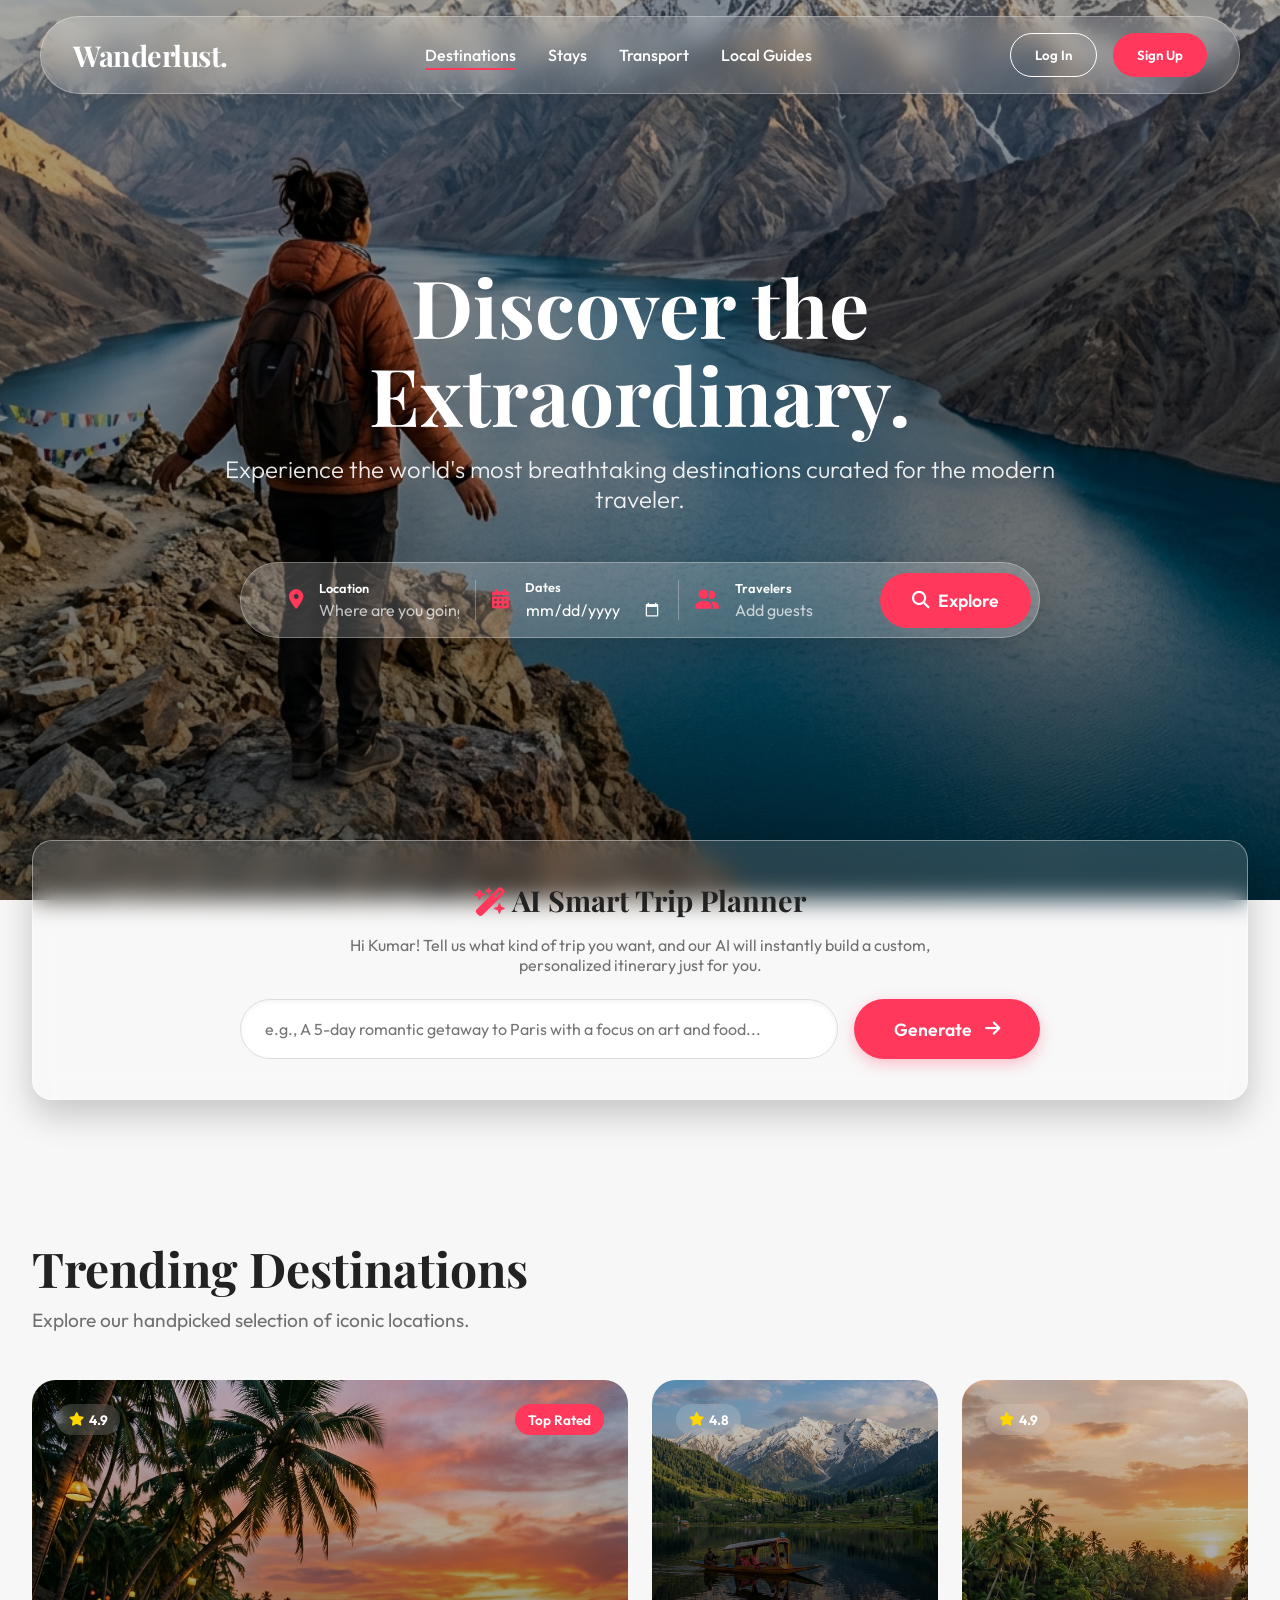
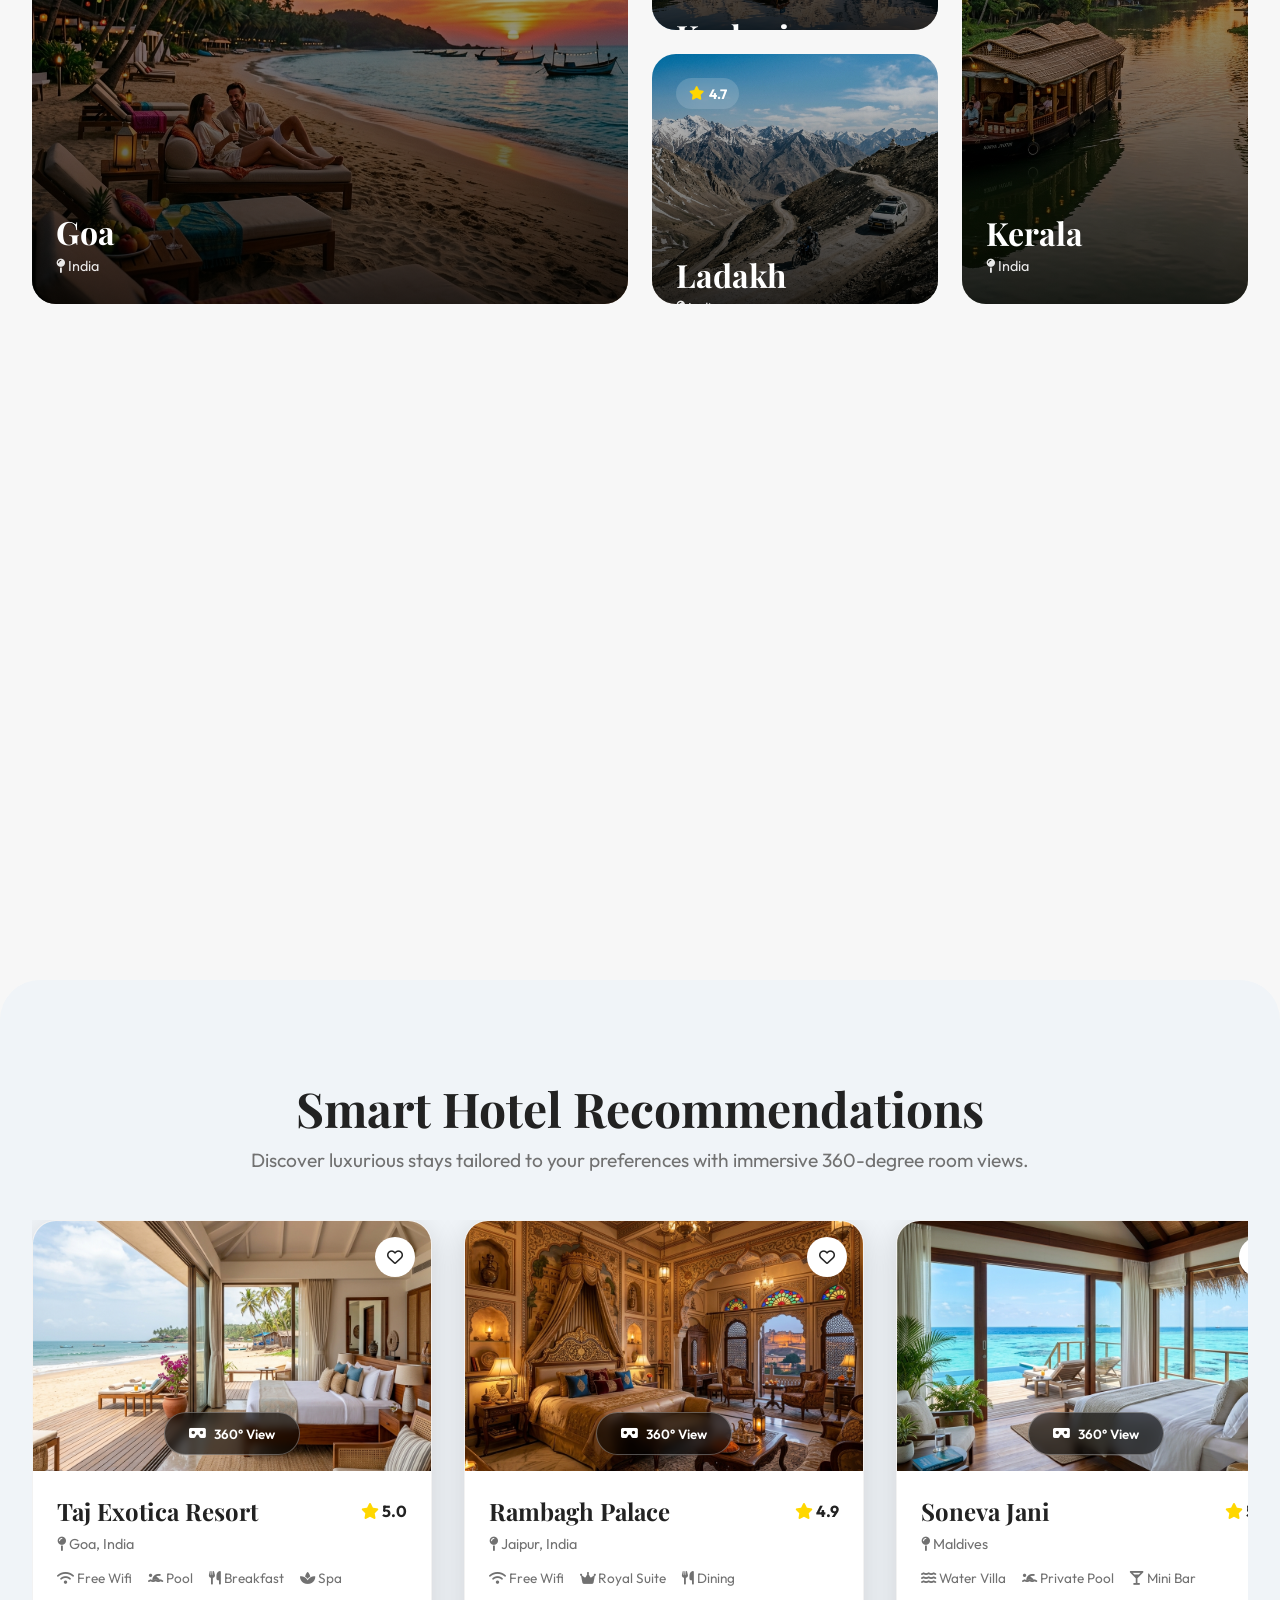
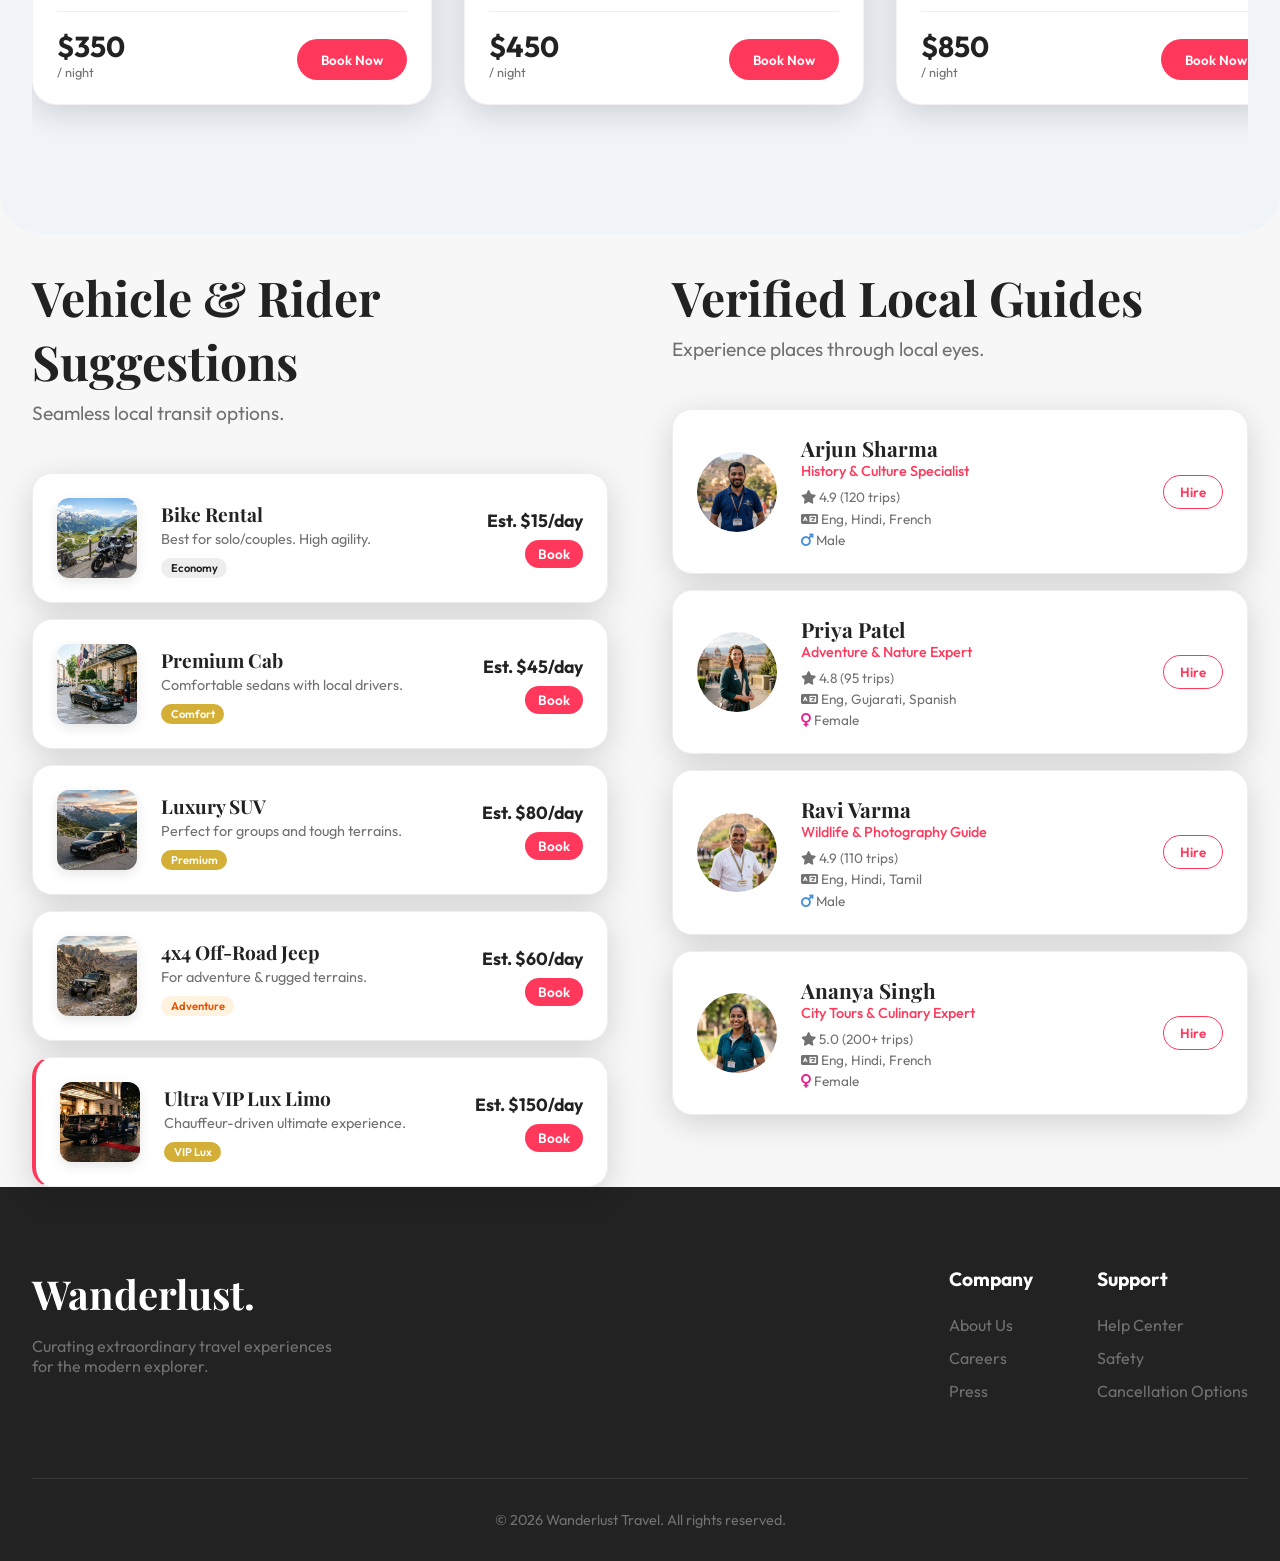
==== commit 409df25a: "Initial commit" ====
--- a/src/main/resources/static/index.html
+++ b/src/main/resources/static/index.html
@@ -440,7 +440,7 @@
                 </div>
                 <div class="transport-cards">
                     <div class="transport-card glass hover-float">
-                        <div class="icon-circle"><i class="fa-solid fa-motorcycle"></i></div>
+                        <img src="images/vehicle_bike_1778920240935.png" class="transport-img" alt="Bike">
                         <div class="transport-info">
                             <h4>Bike Rental</h4>
                             <p>Best for solo/couples. High agility.</p>
@@ -448,10 +448,13 @@
                                 <span class="tag">Economy</span>
                             </div>
                         </div>
-                        <div class="transport-price">Est. $15/day</div>
+                        <div class="transport-price" style="display: flex; flex-direction: column; align-items: flex-end; gap: 0.5rem;">
+                            <div>Est. $15/day</div>
+                            <button class="btn btn-primary" style="padding: 0.3rem 0.8rem; font-size: 0.85rem;" onclick="openBookingModal('car', 'Bike Rental', '$15/day')">Book</button>
+                        </div>
                     </div>
                     <div class="transport-card glass hover-float">
-                        <div class="icon-circle"><i class="fa-solid fa-car-side"></i></div>
+                        <img src="images/vehicle_cab_1778920260444.png" class="transport-img" alt="Premium Cab">
                         <div class="transport-info">
                             <h4>Premium Cab</h4>
                             <p>Comfortable sedans with local drivers.</p>
@@ -459,10 +462,13 @@
                                 <span class="tag luxury">Comfort</span>
                             </div>
                         </div>
-                        <div class="transport-price">Est. $45/day</div>
+                        <div class="transport-price" style="display: flex; flex-direction: column; align-items: flex-end; gap: 0.5rem;">
+                            <div>Est. $45/day</div>
+                            <button class="btn btn-primary" style="padding: 0.3rem 0.8rem; font-size: 0.85rem;" onclick="openBookingModal('car', 'Premium Cab', '$45/day')">Book</button>
+                        </div>
                     </div>
                     <div class="transport-card glass hover-float">
-                        <div class="icon-circle"><i class="fa-solid fa-truck-monster"></i></div>
+                        <img src="images/vehicle_suv_1778920283230.png" class="transport-img" alt="Luxury SUV">
                         <div class="transport-info">
                             <h4>Luxury SUV</h4>
                             <p>Perfect for groups and tough terrains.</p>
@@ -470,10 +476,13 @@
                                 <span class="tag luxury">Premium</span>
                             </div>
                         </div>
-                        <div class="transport-price">Est. $80/day</div>
+                        <div class="transport-price" style="display: flex; flex-direction: column; align-items: flex-end; gap: 0.5rem;">
+                            <div>Est. $80/day</div>
+                            <button class="btn btn-primary" style="padding: 0.3rem 0.8rem; font-size: 0.85rem;" onclick="openBookingModal('car', 'Luxury SUV', '$80/day')">Book</button>
+                        </div>
                     </div>
                     <div class="transport-card glass hover-float">
-                        <div class="icon-circle"><i class="fa-solid fa-mountain"></i></div>
+                        <img src="images/vehicle_jeep_1778920303531.png" class="transport-img" alt="4x4 Jeep">
                         <div class="transport-info">
                             <h4>4x4 Off-Road Jeep</h4>
                             <p>For adventure & rugged terrains.</p>
@@ -481,10 +490,13 @@
                                 <span class="tag" style="background: #FFF3E0; color: #E65100;">Adventure</span>
                             </div>
                         </div>
-                        <div class="transport-price">Est. $60/day</div>
+                        <div class="transport-price" style="display: flex; flex-direction: column; align-items: flex-end; gap: 0.5rem;">
+                            <div>Est. $60/day</div>
+                            <button class="btn btn-primary" style="padding: 0.3rem 0.8rem; font-size: 0.85rem;" onclick="openBookingModal('car', '4x4 Off-Road Jeep', '$60/day')">Book</button>
+                        </div>
                     </div>
                     <div class="transport-card glass hover-float" style="border-left: 4px solid var(--primary);">
-                        <div class="icon-circle"><i class="fa-solid fa-car"></i></div>
+                        <img src="images/vehicle_limo_1778920321526.png" class="transport-img" alt="VIP Limo">
                         <div class="transport-info">
                             <h4>Ultra VIP Lux Limo</h4>
                             <p>Chauffeur-driven ultimate experience.</p>
@@ -492,7 +504,10 @@
                                 <span class="tag luxury">VIP Lux</span>
                             </div>
                         </div>
-                        <div class="transport-price">Est. $150/day</div>
+                        <div class="transport-price" style="display: flex; flex-direction: column; align-items: flex-end; gap: 0.5rem;">
+                            <div>Est. $150/day</div>
+                            <button class="btn btn-primary" style="padding: 0.3rem 0.8rem; font-size: 0.85rem;" onclick="openBookingModal('car', 'Ultra VIP Lux Limo', '$150/day')">Book</button>
+                        </div>
                     </div>
                 </div>
             </div>
--- a/src/main/resources/static/css/style.css
+++ b/src/main/resources/static/css/style.css
@@ -695,6 +695,14 @@
     font-size: 1.5rem;
     color: var(--primary);
     margin-right: 1.5rem;
+}
+
+.transport-img {
+    width: 80px; height: 80px;
+    border-radius: 12px;
+    object-fit: cover;
+    margin-right: 1.5rem;
+    box-shadow: 0 4px 12px rgba(0,0,0,0.1);
 }
 
 .transport-info {
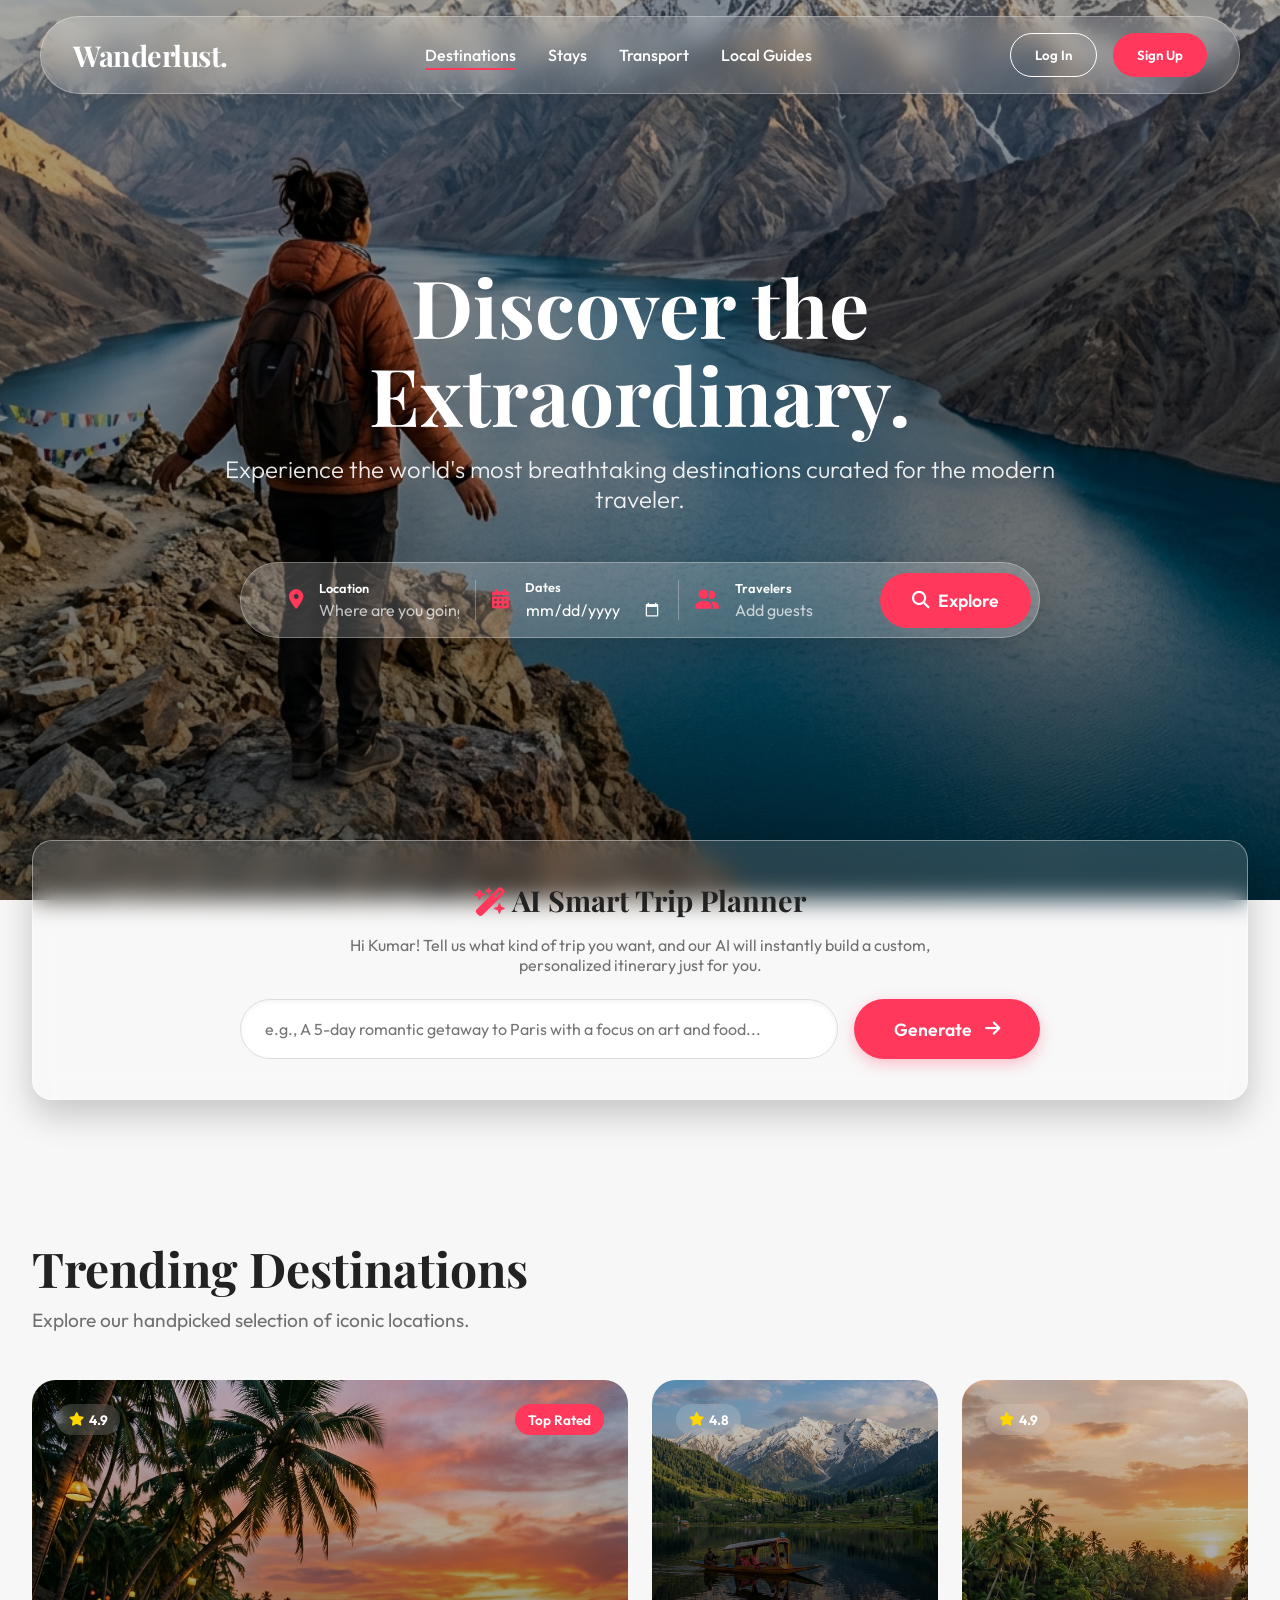
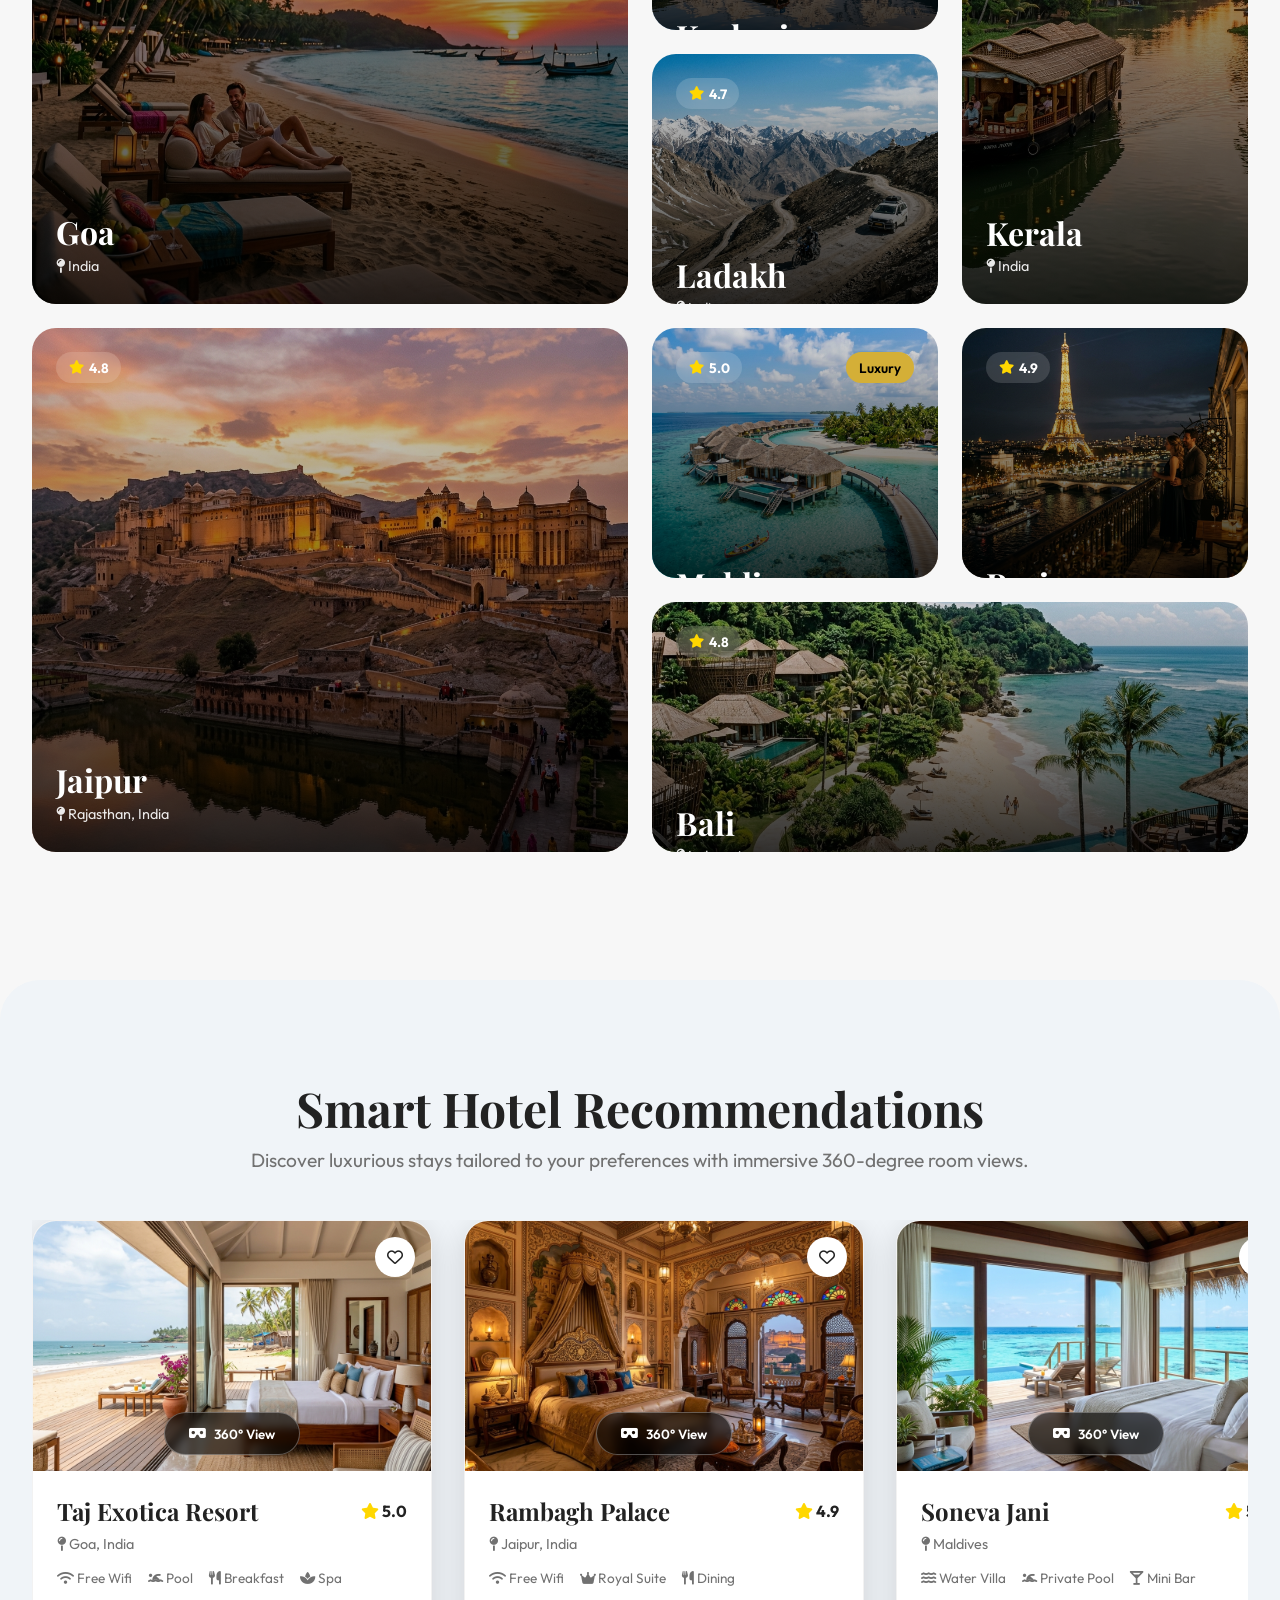
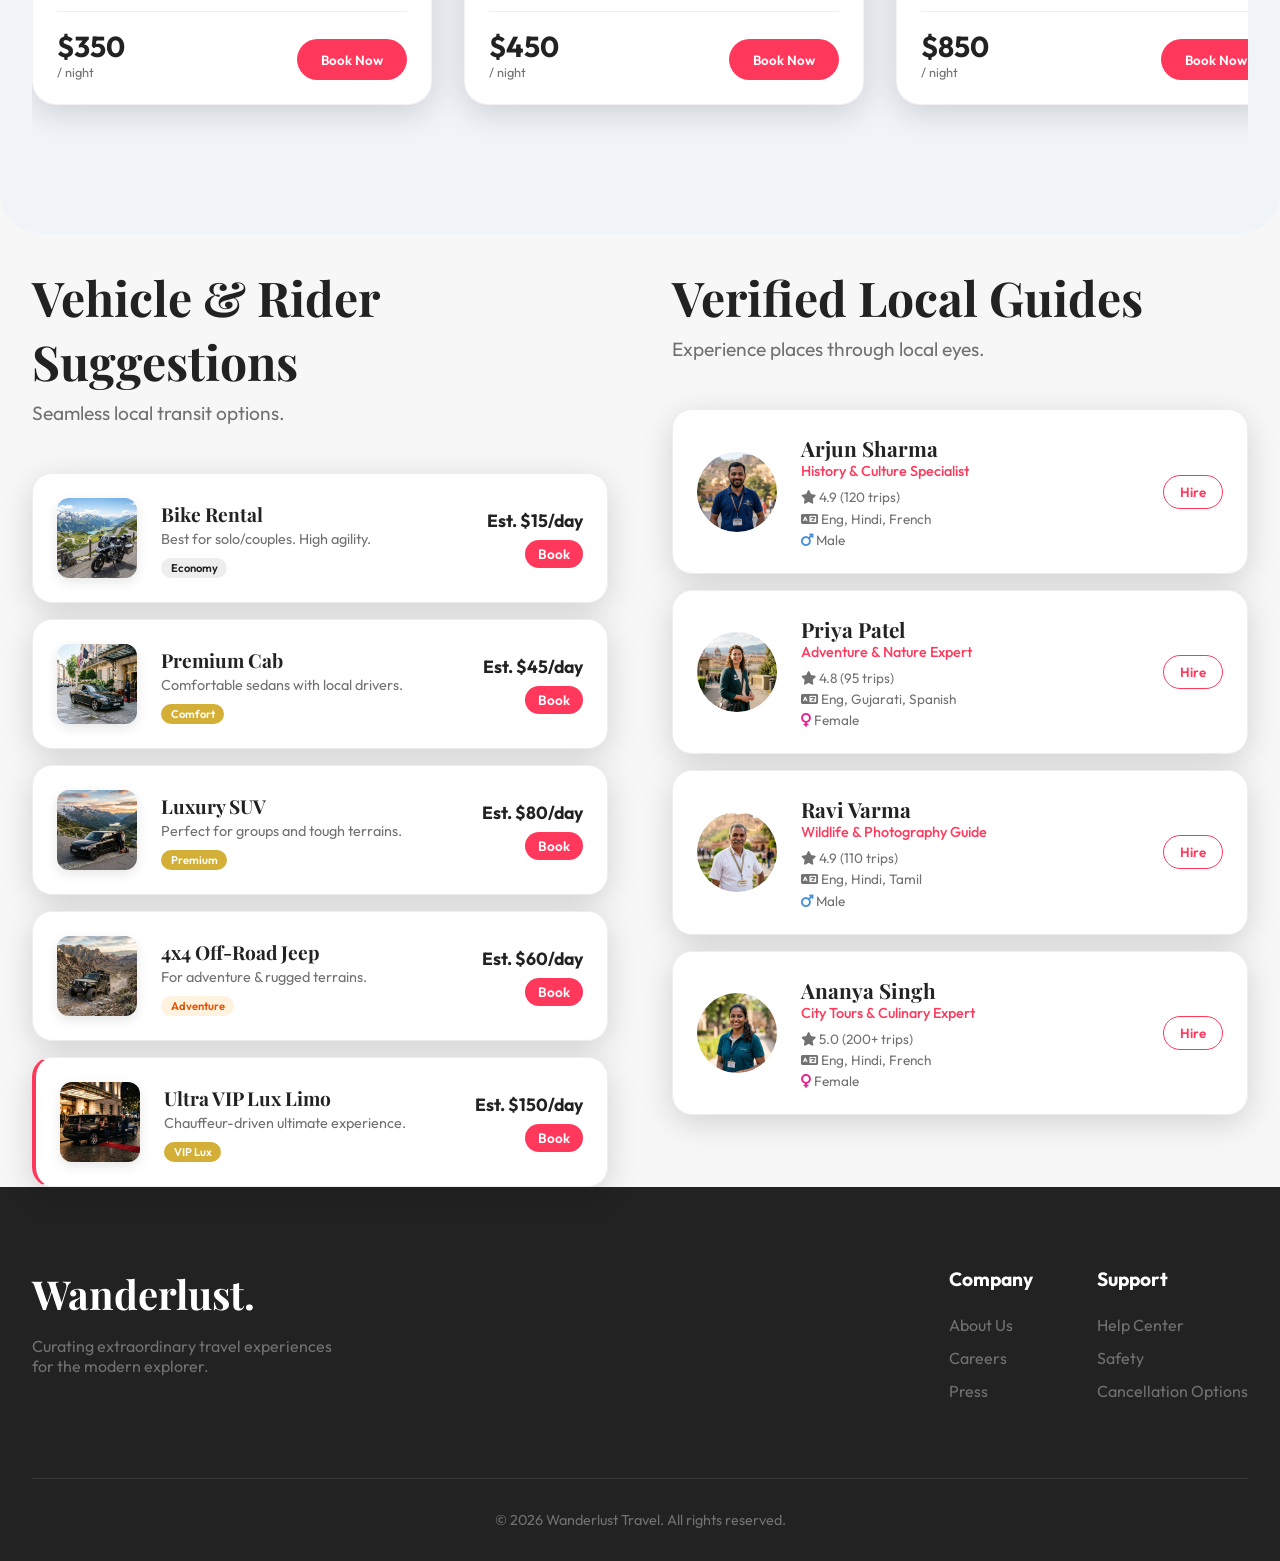
==== commit 1efe9d10: "Updated project" ====
--- a/src/main/resources/static/index.html
+++ b/src/main/resources/static/index.html
@@ -785,7 +785,7 @@
                 </div>
                 <div class="input-group">
                     <i class="fa-solid fa-phone"></i>
-                    <input type="tel" id="booking-phone" placeholder="Phone Number" required>
+                    <input type="tel" id="booking-phone" placeholder="Phone Number" pattern="[0-9]{10}" maxlength="10" title="Please enter a valid 10-digit phone number" required>
                 </div>
                 <div style="display: grid; grid-template-columns: 1fr 1fr; gap: 1rem;">
                     <div class="input-group">
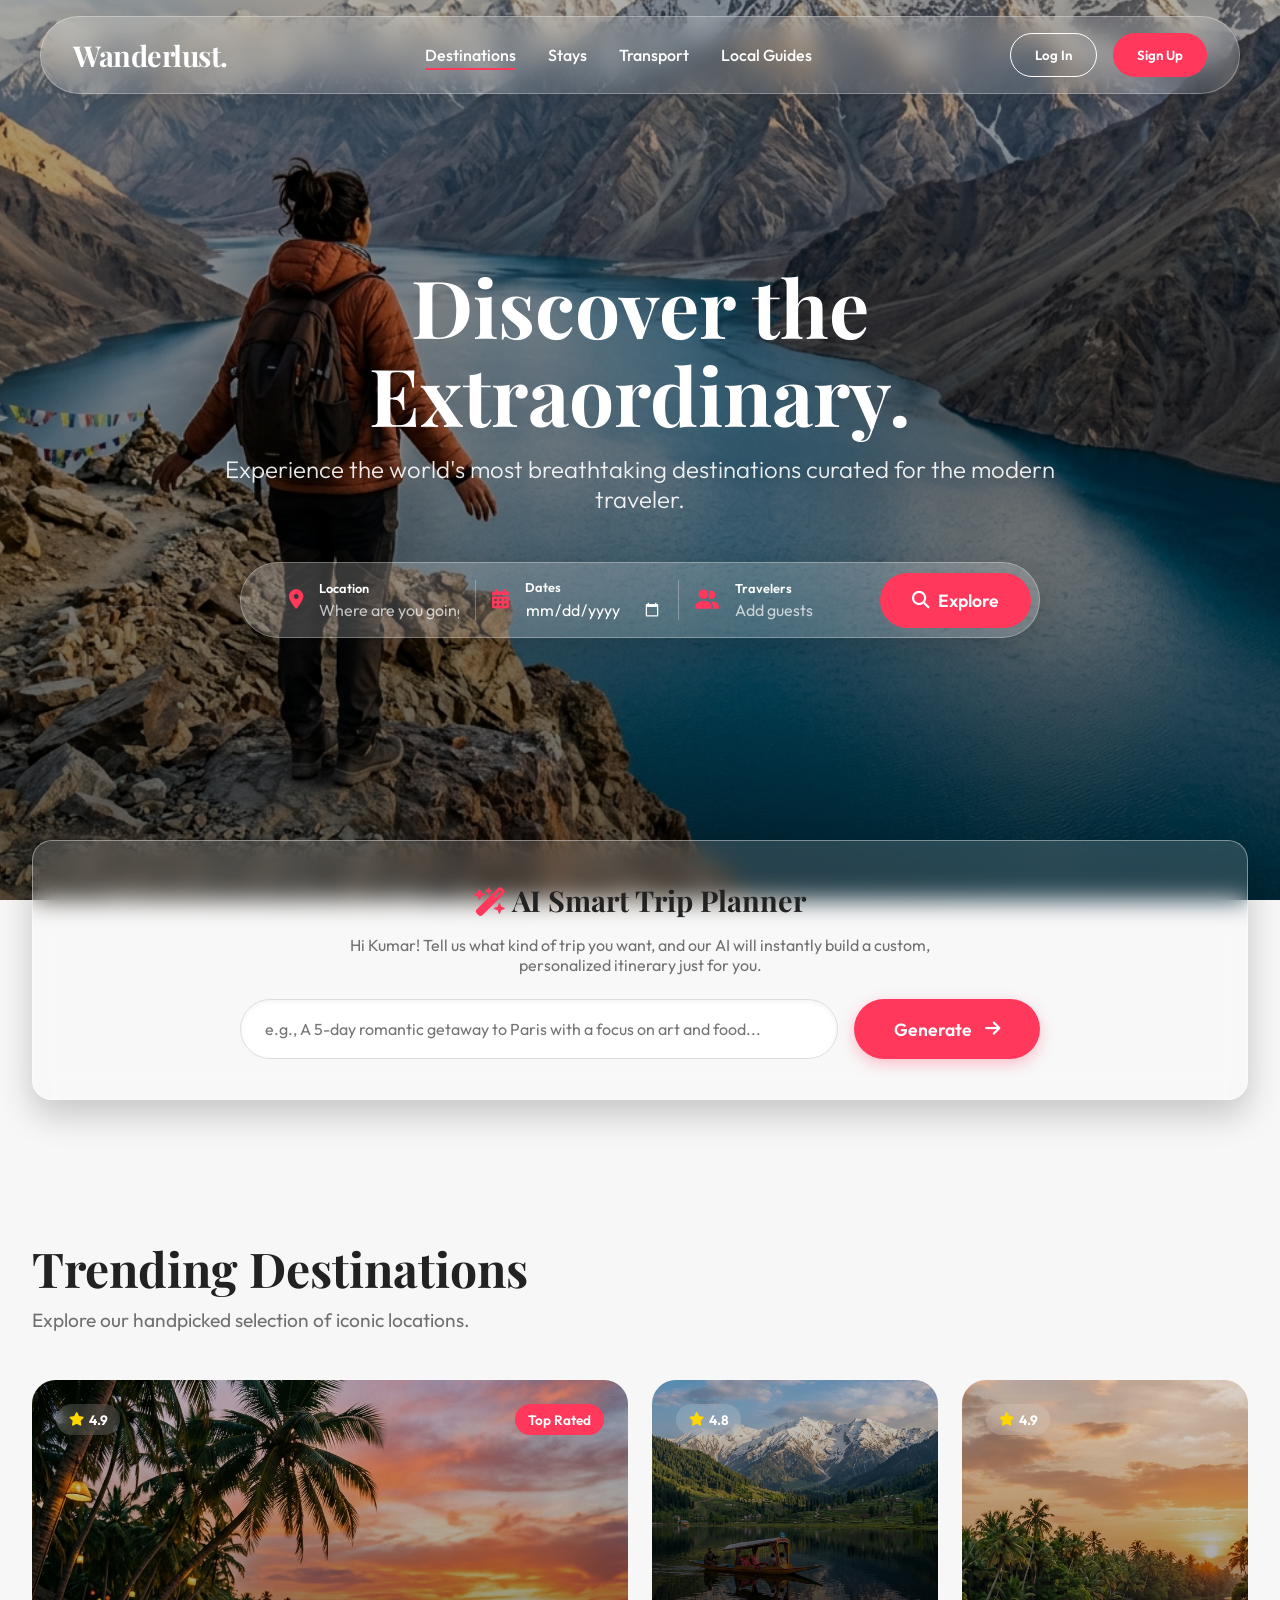
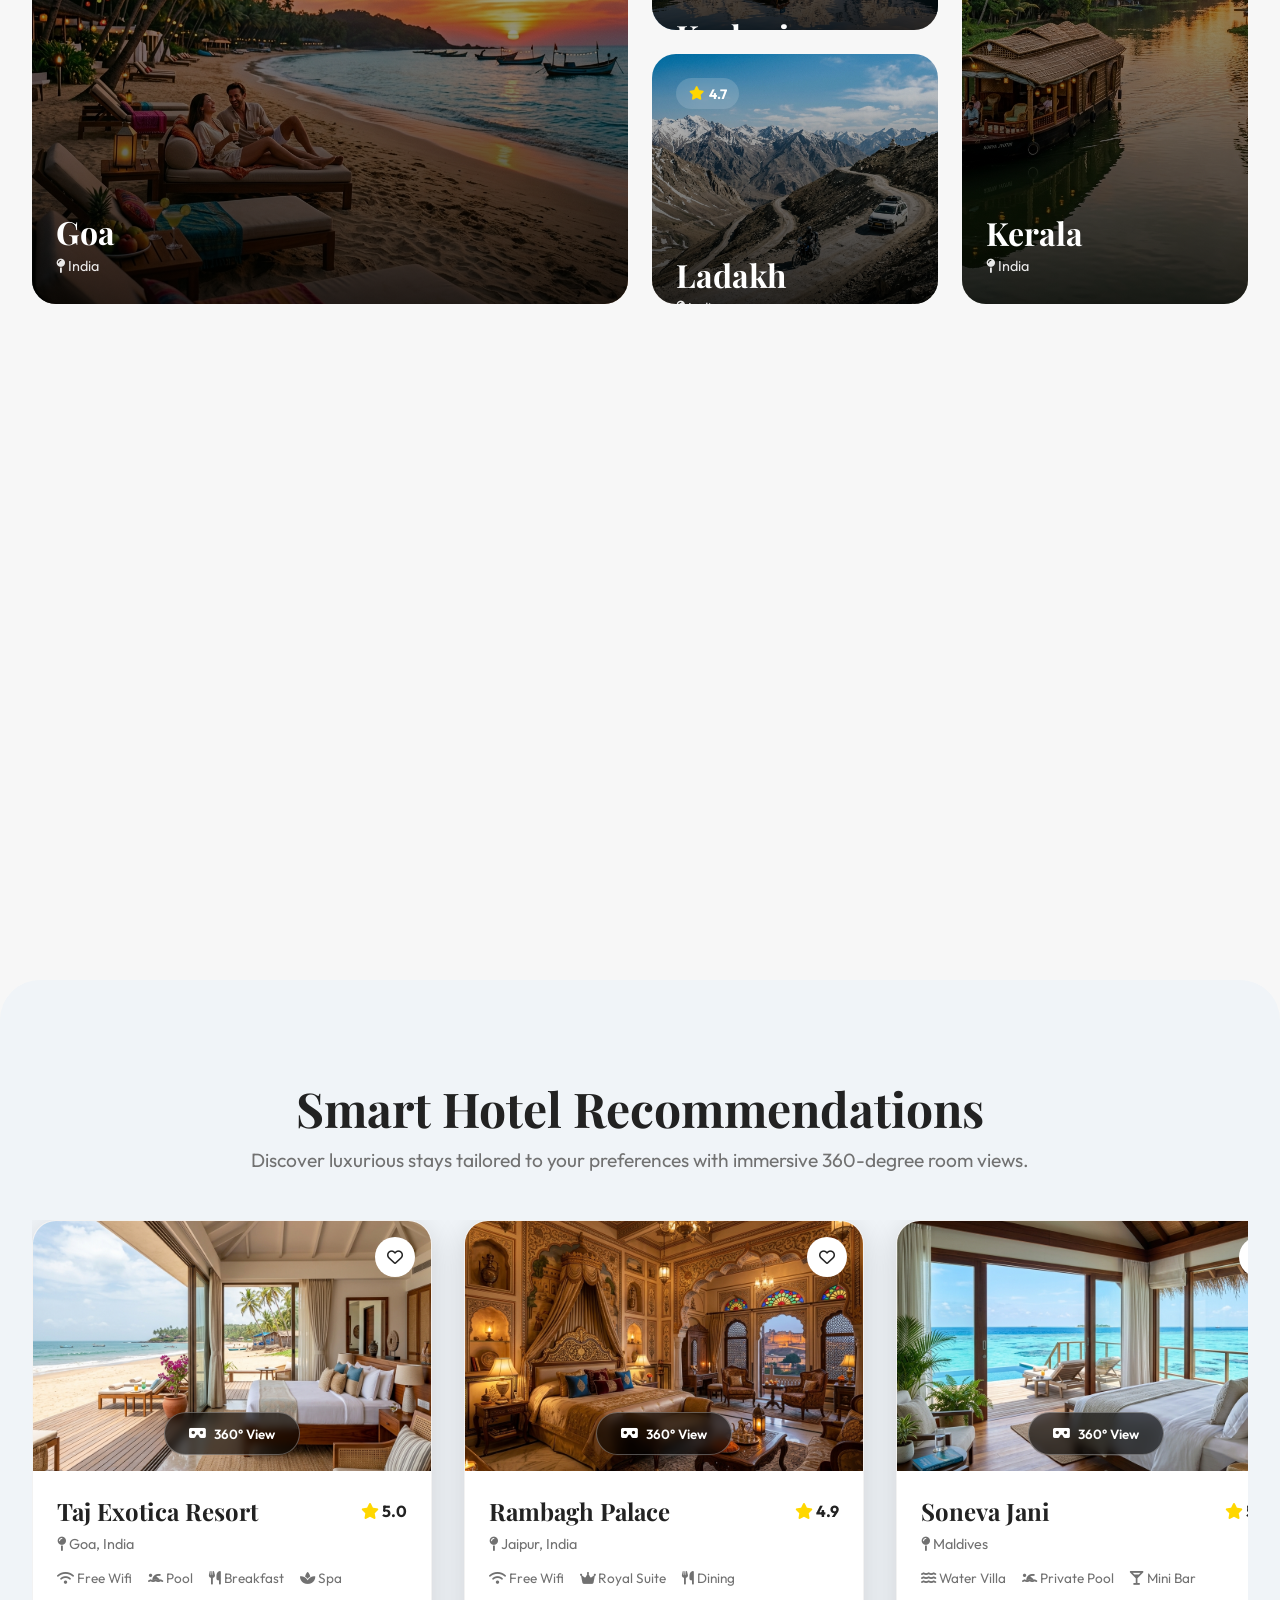
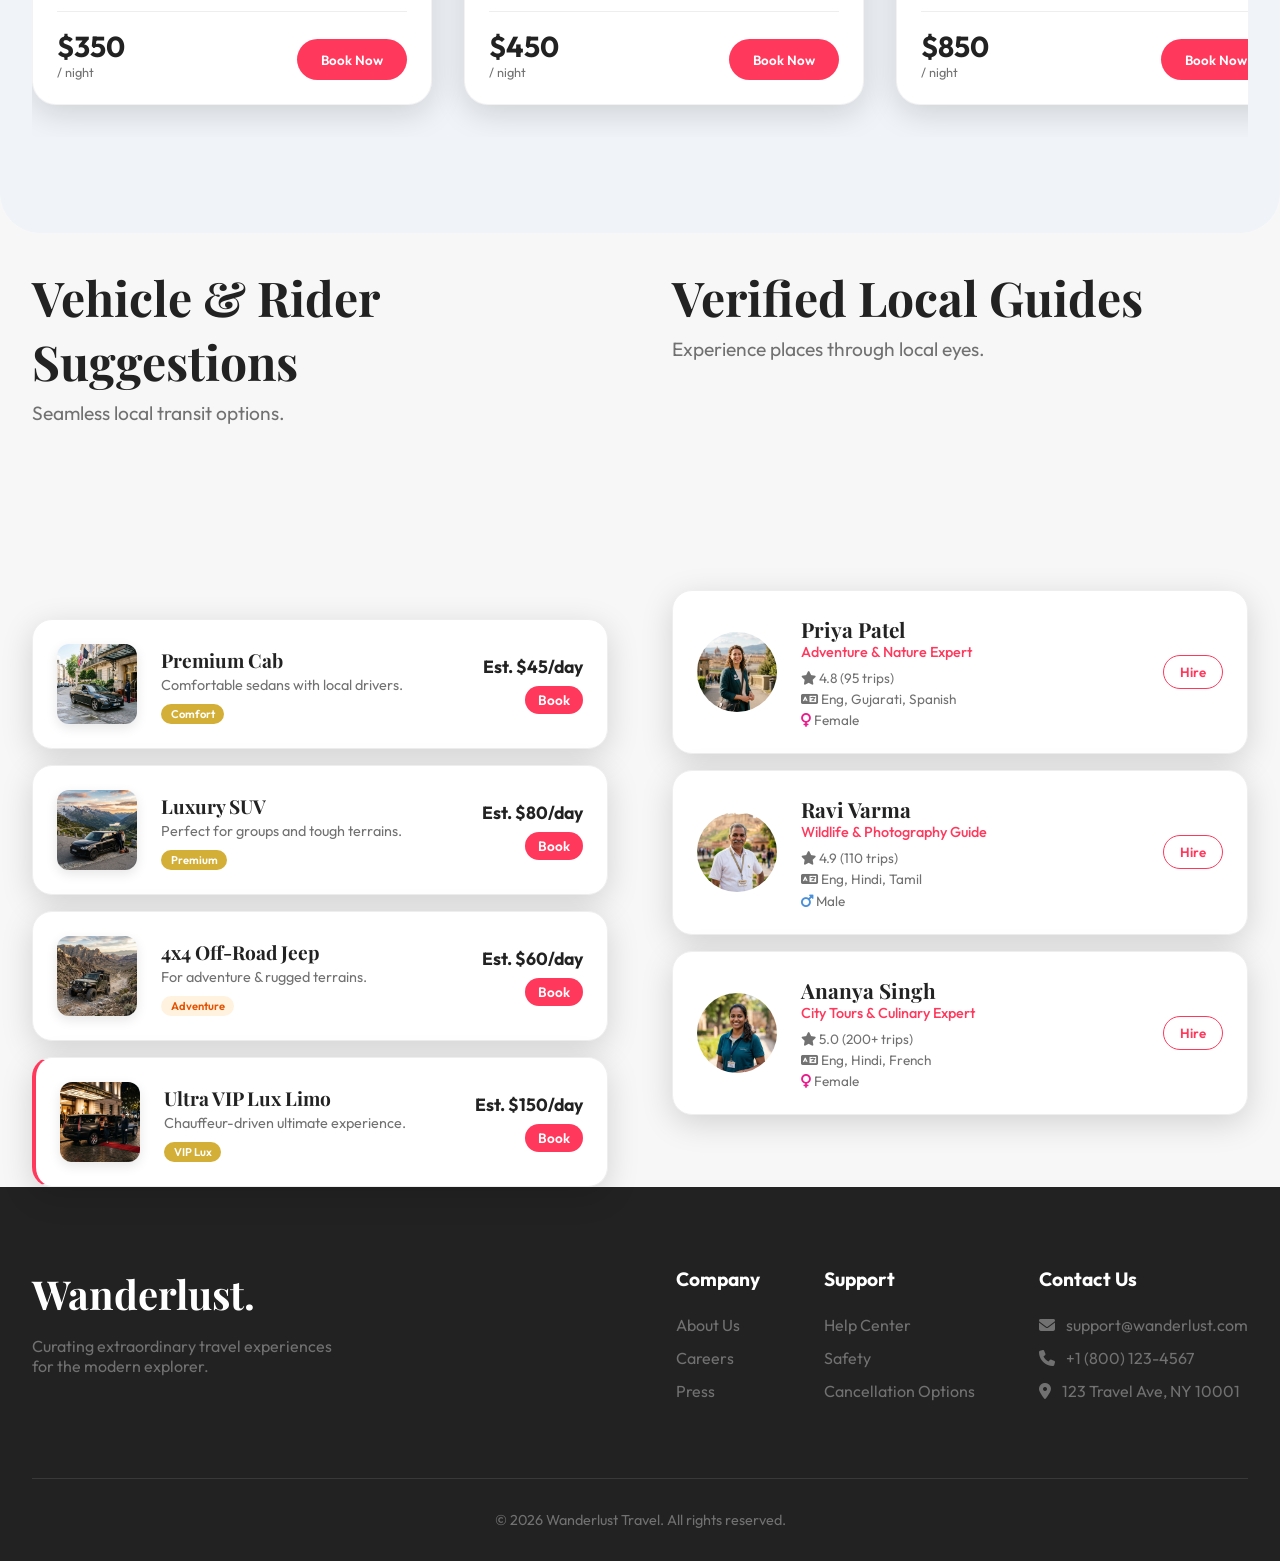
==== commit 1d5db64a: "Added footer" ====
--- a/src/main/resources/static/index.html
+++ b/src/main/resources/static/index.html
@@ -822,6 +822,19 @@
         </div>
     </div>
 
+    <!-- Info Modal -->
+    <div class="modal" id="modal-info">
+        <div class="modal-content glass" style="max-width: 600px; padding: 3rem 2rem;">
+            <button class="close-btn" onclick="closeInfoModal()"><i class="fa-solid fa-xmark"></i></button>
+            <h3 id="info-title" style="margin-bottom: 1.5rem; color: var(--primary);">Title</h3>
+            <div id="info-content" style="color: var(--dark-muted); line-height: 1.6; font-size: 1rem;">
+                <!-- Content injected here -->
+            </div>
+            <button class="btn btn-primary" style="margin-top: 2rem; padding: 0.5rem 1.5rem;" onclick="closeInfoModal()">Close</button>
+        </div>
+    </div>
+
+
 
     <!-- Footer -->
     <footer class="footer">
@@ -833,15 +846,21 @@
             <div class="footer-links">
                 <div class="link-group">
                     <h4>Company</h4>
-                    <a href="#">About Us</a>
-                    <a href="#">Careers</a>
-                    <a href="#">Press</a>
+                    <a href="#" onclick="openInfoModal('About Us')">About Us</a>
+                    <a href="#" onclick="openInfoModal('Careers')">Careers</a>
+                    <a href="#" onclick="openInfoModal('Press')">Press</a>
                 </div>
                 <div class="link-group">
                     <h4>Support</h4>
-                    <a href="#">Help Center</a>
-                    <a href="#">Safety</a>
-                    <a href="#">Cancellation Options</a>
+                    <a href="#" onclick="openInfoModal('Help Center')">Help Center</a>
+                    <a href="#" onclick="openInfoModal('Safety')">Safety</a>
+                    <a href="#" onclick="openInfoModal('Cancellation Options')">Cancellation Options</a>
+                </div>
+                <div class="link-group">
+                    <h4>Contact Us</h4>
+                    <a href="mailto:support@wanderlust.com"><i class="fa-solid fa-envelope" style="margin-right: 8px;"></i> support@wanderlust.com</a>
+                    <a href="tel:+18001234567"><i class="fa-solid fa-phone" style="margin-right: 8px;"></i> +1 (800) 123-4567</a>
+                    <a href="#"><i class="fa-solid fa-location-dot" style="margin-right: 8px;"></i> 123 Travel Ave, NY 10001</a>
                 </div>
             </div>
         </div>
